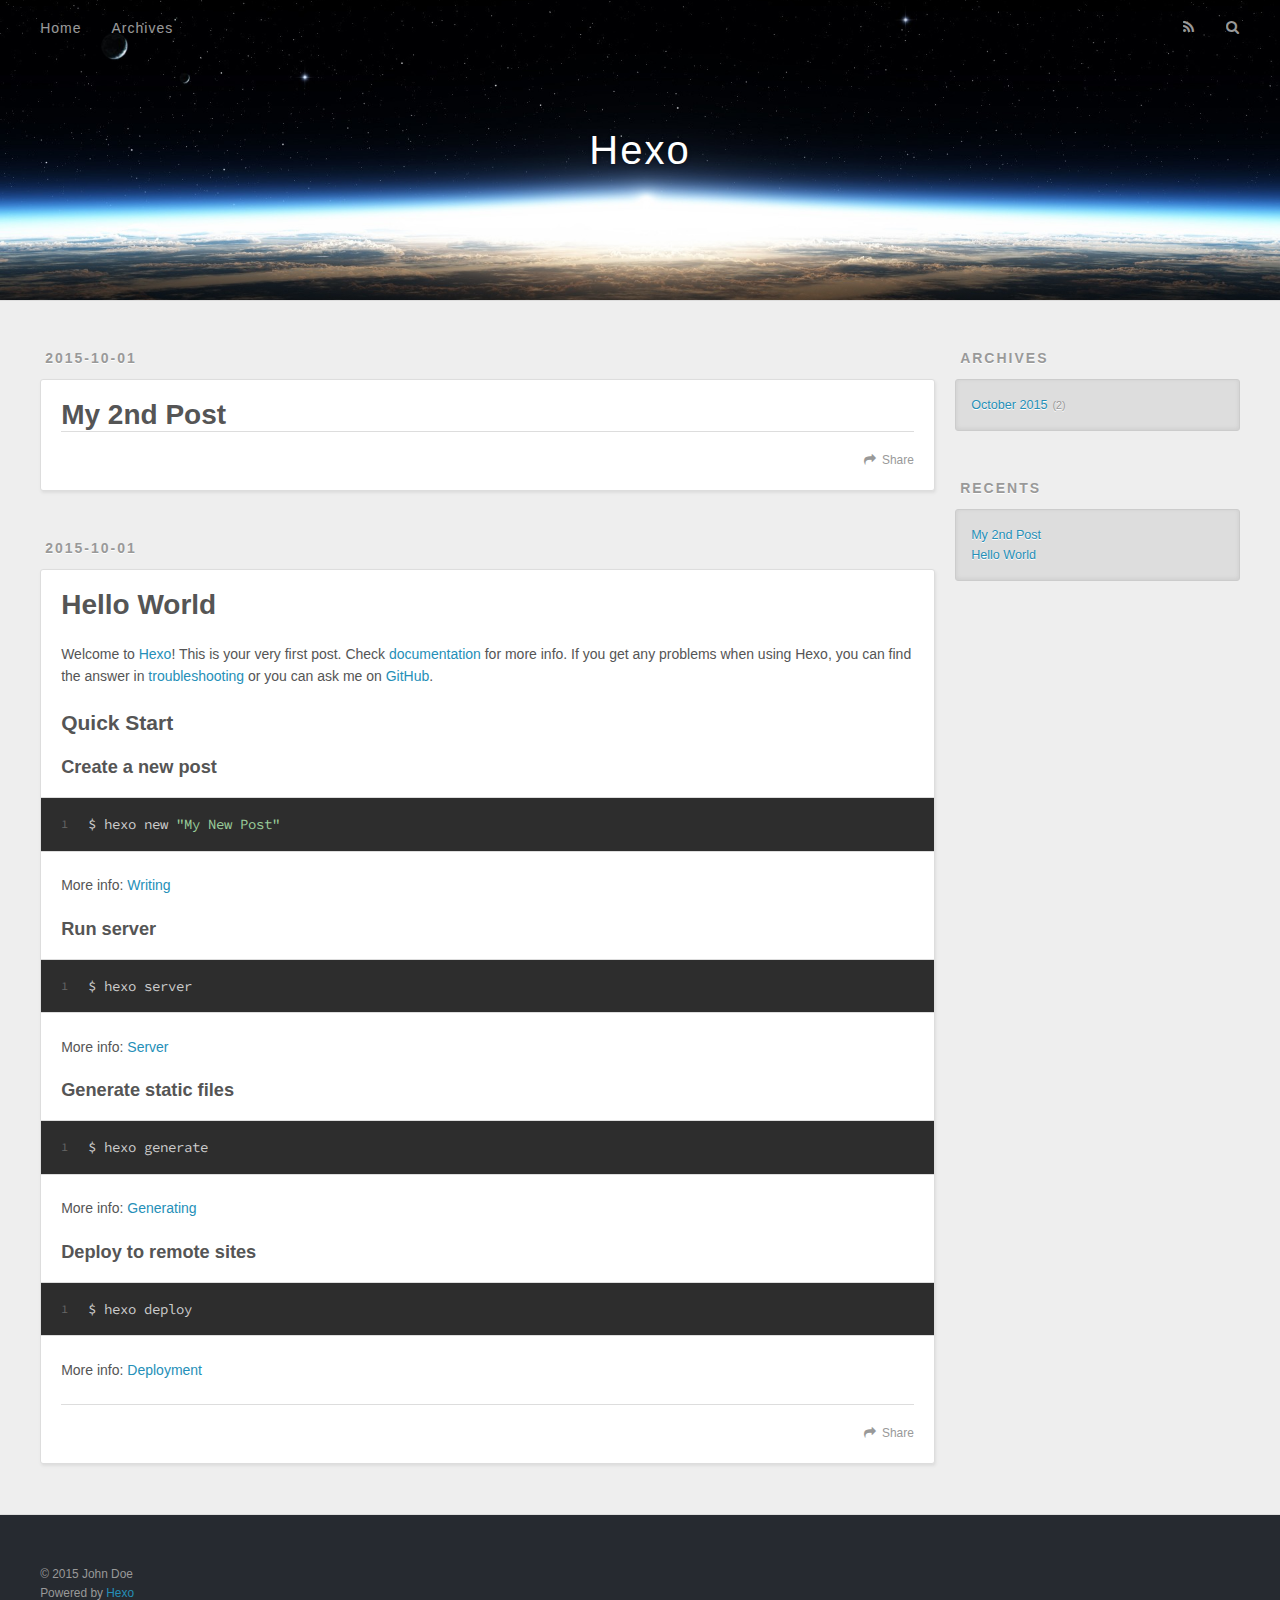
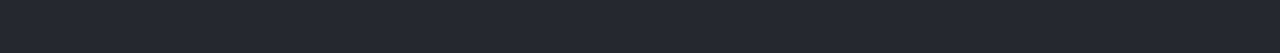
==== index.html @ 42504fca "Site updated: 2015-10-01 01:24:53" ====
<!DOCTYPE html>
<html>
<head>
  <meta charset="utf-8">
  
  <title>Hexo</title>
  <meta name="viewport" content="width=device-width, initial-scale=1, maximum-scale=1">
  <meta name="description">
<meta property="og:type" content="website">
<meta property="og:title" content="Hexo">
<meta property="og:url" content="http://yoursite.com/index.html">
<meta property="og:site_name" content="Hexo">
<meta property="og:description">
<meta name="twitter:card" content="summary">
<meta name="twitter:title" content="Hexo">
<meta name="twitter:description">
  
    <link rel="alternative" href="/atom.xml" title="Hexo" type="application/atom+xml">
  
  
    <link rel="icon" href="/favicon.png">
  
  <link href="//fonts.googleapis.com/css?family=Source+Code+Pro" rel="stylesheet" type="text/css">
  <link rel="stylesheet" href="/css/style.css" type="text/css">
  

</head>
<body>
  <div id="container">
    <div id="wrap">
      <header id="header">
  <div id="banner"></div>
  <div id="header-outer" class="outer">
    <div id="header-title" class="inner">
      <h1 id="logo-wrap">
        <a href="/" id="logo">Hexo</a>
      </h1>
      
    </div>
    <div id="header-inner" class="inner">
      <nav id="main-nav">
        <a id="main-nav-toggle" class="nav-icon"></a>
        
          <a class="main-nav-link" href="/">Home</a>
        
          <a class="main-nav-link" href="/archives">Archives</a>
        
      </nav>
      <nav id="sub-nav">
        
          <a id="nav-rss-link" class="nav-icon" href="/atom.xml" title="RSS Feed"></a>
        
        <a id="nav-search-btn" class="nav-icon" title="Search"></a>
      </nav>
      <div id="search-form-wrap">
        <form action="//google.com/search" method="get" accept-charset="UTF-8" class="search-form"><input type="search" name="q" results="0" class="search-form-input" placeholder="Search"><button type="submit" class="search-form-submit">&#xF002;</button><input type="hidden" name="sitesearch" value="http://yoursite.com"></form>
      </div>
    </div>
  </div>
</header>
      <div class="outer">
        <section id="main">
  
    <article id="post-My-2nd-Post" class="article article-type-post" itemscope itemprop="blogPost">
  <div class="article-meta">
    <a href="/2015/10/01/My-2nd-Post/" class="article-date">
  <time datetime="2015-09-30T17:22:53.000Z" itemprop="datePublished">2015-10-01</time>
</a>
    
  </div>
  <div class="article-inner">
    
    
      <header class="article-header">
        
  
    <h1 itemprop="name">
      <a class="article-title" href="/2015/10/01/My-2nd-Post/">My 2nd Post</a>
    </h1>
  

      </header>
    
    <div class="article-entry" itemprop="articleBody">
      
        
      
    </div>
    <footer class="article-footer">
      <a data-url="http://yoursite.com/2015/10/01/My-2nd-Post/" data-id="cif72aipr0000nkqog0d5bave" class="article-share-link">Share</a>
      
      
    </footer>
  </div>
  
</article>


  
    <article id="post-hello-world" class="article article-type-post" itemscope itemprop="blogPost">
  <div class="article-meta">
    <a href="/2015/10/01/hello-world/" class="article-date">
  <time datetime="2015-09-30T17:08:46.605Z" itemprop="datePublished">2015-10-01</time>
</a>
    
  </div>
  <div class="article-inner">
    
    
      <header class="article-header">
        
  
    <h1 itemprop="name">
      <a class="article-title" href="/2015/10/01/hello-world/">Hello World</a>
    </h1>
  

      </header>
    
    <div class="article-entry" itemprop="articleBody">
      
        <p>Welcome to <a href="http://hexo.io/" target="_blank" rel="external">Hexo</a>! This is your very first post. Check <a href="http://hexo.io/docs/" target="_blank" rel="external">documentation</a> for more info. If you get any problems when using Hexo, you can find the answer in <a href="http://hexo.io/docs/troubleshooting.html" target="_blank" rel="external">troubleshooting</a> or you can ask me on <a href="https://github.com/hexojs/hexo/issues" target="_blank" rel="external">GitHub</a>.</p>
<h2 id="Quick_Start">Quick Start</h2><h3 id="Create_a_new_post">Create a new post</h3><figure class="highlight bash"><table><tr><td class="gutter"><pre><span class="line">1</span><br></pre></td><td class="code"><pre><span class="line">$ hexo new <span class="string">"My New Post"</span></span><br></pre></td></tr></table></figure>
<p>More info: <a href="http://hexo.io/docs/writing.html" target="_blank" rel="external">Writing</a></p>
<h3 id="Run_server">Run server</h3><figure class="highlight bash"><table><tr><td class="gutter"><pre><span class="line">1</span><br></pre></td><td class="code"><pre><span class="line">$ hexo server</span><br></pre></td></tr></table></figure>
<p>More info: <a href="http://hexo.io/docs/server.html" target="_blank" rel="external">Server</a></p>
<h3 id="Generate_static_files">Generate static files</h3><figure class="highlight bash"><table><tr><td class="gutter"><pre><span class="line">1</span><br></pre></td><td class="code"><pre><span class="line">$ hexo generate</span><br></pre></td></tr></table></figure>
<p>More info: <a href="http://hexo.io/docs/generating.html" target="_blank" rel="external">Generating</a></p>
<h3 id="Deploy_to_remote_sites">Deploy to remote sites</h3><figure class="highlight bash"><table><tr><td class="gutter"><pre><span class="line">1</span><br></pre></td><td class="code"><pre><span class="line">$ hexo deploy</span><br></pre></td></tr></table></figure>
<p>More info: <a href="http://hexo.io/docs/deployment.html" target="_blank" rel="external">Deployment</a></p>

      
    </div>
    <footer class="article-footer">
      <a data-url="http://yoursite.com/2015/10/01/hello-world/" data-id="cif72airh0001nkqocwae9bpq" class="article-share-link">Share</a>
      
      
    </footer>
  </div>
  
</article>


  
  
</section>
        
          <aside id="sidebar">
  
    
  
    
  
    
  
    
  <div class="widget-wrap">
    <h3 class="widget-title">Archives</h3>
    <div class="widget">
      <ul class="archive-list"><li class="archive-list-item"><a class="archive-list-link" href="/archives/2015/10/">October 2015</a><span class="archive-list-count">2</span></li></ul>
    </div>
  </div>

  
    
  <div class="widget-wrap">
    <h3 class="widget-title">Recents</h3>
    <div class="widget">
      <ul>
        
          <li>
            <a href="/2015/10/01/My-2nd-Post/">My 2nd Post</a>
          </li>
        
          <li>
            <a href="/2015/10/01/hello-world/">Hello World</a>
          </li>
        
      </ul>
    </div>
  </div>

  
</aside>
        
      </div>
      <footer id="footer">
  
  <div class="outer">
    <div id="footer-info" class="inner">
      &copy; 2015 John Doe<br>
      Powered by <a href="http://hexo.io/" target="_blank">Hexo</a>
    </div>
  </div>
</footer>
    </div>
    <nav id="mobile-nav">
  
    <a href="/" class="mobile-nav-link">Home</a>
  
    <a href="/archives" class="mobile-nav-link">Archives</a>
  
</nav>
    

<script src="//ajax.googleapis.com/ajax/libs/jquery/2.0.3/jquery.min.js"></script>


  <link rel="stylesheet" href="/fancybox/jquery.fancybox.css" type="text/css">
  <script src="/fancybox/jquery.fancybox.pack.js" type="text/javascript"></script>


<script src="/js/script.js" type="text/javascript"></script>

  </div>
</body>
</html>
---- css/style.css ----
body {
  width: 100%;
}
body:before,
body:after {
  content: "";
  display: table;
}
body:after {
  clear: both;
}
html,
body,
div,
span,
applet,
object,
iframe,
h1,
h2,
h3,
h4,
h5,
h6,
p,
blockquote,
pre,
a,
abbr,
acronym,
address,
big,
cite,
code,
del,
dfn,
em,
img,
ins,
kbd,
q,
s,
samp,
small,
strike,
strong,
sub,
sup,
tt,
var,
dl,
dt,
dd,
ol,
ul,
li,
fieldset,
form,
label,
legend,
table,
caption,
tbody,
tfoot,
thead,
tr,
th,
td {
  margin: 0;
  padding: 0;
  border: 0;
  outline: 0;
  font-weight: inherit;
  font-style: inherit;
  font-family: inherit;
  font-size: 100%;
  vertical-align: baseline;
}
body {
  line-height: 1;
  color: #000;
  background: #fff;
}
ol,
ul {
  list-style: none;
}
table {
  border-collapse: separate;
  border-spacing: 0;
  vertical-align: middle;
}
caption,
th,
td {
  text-align: left;
  font-weight: normal;
  vertical-align: middle;
}
a img {
  border: none;
}
input,
button {
  margin: 0;
  padding: 0;
}
input::-moz-focus-inner,
button::-moz-focus-inner {
  border: 0;
  padding: 0;
}
@font-face {
  font-family: FontAwesome;
  font-style: normal;
  font-weight: normal;
  src: url("fonts/fontawesome-webfont.eot?v=#4.0.3");
  src: url("fonts/fontawesome-webfont.eot?#iefix&v=#4.0.3") format("embedded-opentype"), url("fonts/fontawesome-webfont.woff?v=#4.0.3") format("woff"), url("fonts/fontawesome-webfont.ttf?v=#4.0.3") format("truetype"), url("fonts/fontawesome-webfont.svg#fontawesomeregular?v=#4.0.3") format("svg");
}
html,
body,
#container {
  height: 100%;
}
body {
  background: #eee;
  font: 14px "Helvetica Neue", Helvetica, Arial, sans-serif;
  -webkit-text-size-adjust: 100%;
}
.outer {
  max-width: 1220px;
  margin: 0 auto;
  padding: 0 20px;
}
.outer:before,
.outer:after {
  content: "";
  display: table;
}
.outer:after {
  clear: both;
}
.inner {
  display: inline;
  float: left;
  width: 98.3333333333333%;
  margin: 0 0.8333333333333%;
}
.left,
.alignleft {
  float: left;
}
.right,
.alignright {
  float: right;
}
.clear {
  clear: both;
}
#container {
  position: relative;
}
.mobile-nav-on {
  overflow: hidden;
}
#wrap {
  height: 100%;
  width: 100%;
  position: absolute;
  top: 0;
  left: 0;
  -webkit-transition: 0.2s ease-out;
  -moz-transition: 0.2s ease-out;
  -ms-transition: 0.2s ease-out;
  transition: 0.2s ease-out;
  z-index: 1;
  background: #eee;
}
.mobile-nav-on #wrap {
  left: 280px;
}
@media screen and (min-width: 768px) {
  #main {
    display: inline;
    float: left;
    width: 73.3333333333333%;
    margin: 0 0.8333333333333%;
  }
}
.article-date,
.article-category-link,
.archive-year,
.widget-title {
  text-decoration: none;
  text-transform: uppercase;
  letter-spacing: 2px;
  color: #999;
  margin-bottom: 1em;
  margin-left: 5px;
  line-height: 1em;
  text-shadow: 0 1px #fff;
  font-weight: bold;
}
.article-inner,
.archive-article-inner {
  background: #fff;
  -webkit-box-shadow: 1px 2px 3px #ddd;
  box-shadow: 1px 2px 3px #ddd;
  border: 1px solid #ddd;
  -webkit-border-radius: 3px;
  border-radius: 3px;
}
.article-entry h1,
.widget h1 {
  font-size: 2em;
}
.article-entry h2,
.widget h2 {
  font-size: 1.5em;
}
.article-entry h3,
.widget h3 {
  font-size: 1.3em;
}
.article-entry h4,
.widget h4 {
  font-size: 1.2em;
}
.article-entry h5,
.widget h5 {
  font-size: 1em;
}
.article-entry h6,
.widget h6 {
  font-size: 1em;
  color: #999;
}
.article-entry hr,
.widget hr {
  border: 1px dashed #ddd;
}
.article-entry strong,
.widget strong {
  font-weight: bold;
}
.article-entry em,
.widget em,
.article-entry cite,
.widget cite {
  font-style: italic;
}
.article-entry sup,
.widget sup,
.article-entry sub,
.widget sub {
  font-size: 0.75em;
  line-height: 0;
  position: relative;
  vertical-align: baseline;
}
.article-entry sup,
.widget sup {
  top: -0.5em;
}
.article-entry sub,
.widget sub {
  bottom: -0.2em;
}
.article-entry small,
.widget small {
  font-size: 0.85em;
}
.article-entry acronym,
.widget acronym,
.article-entry abbr,
.widget abbr {
  border-bottom: 1px dotted;
}
.article-entry ul,
.widget ul,
.article-entry ol,
.widget ol,
.article-entry dl,
.widget dl {
  margin: 0 20px;
  line-height: 1.6em;
}
.article-entry ul ul,
.widget ul ul,
.article-entry ol ul,
.widget ol ul,
.article-entry ul ol,
.widget ul ol,
.article-entry ol ol,
.widget ol ol {
  margin-top: 0;
  margin-bottom: 0;
}
.article-entry ul,
.widget ul {
  list-style: disc;
}
.article-entry ol,
.widget ol {
  list-style: decimal;
}
.article-entry dt,
.widget dt {
  font-weight: bold;
}
#header {
  height: 300px;
  position: relative;
  border-bottom: 1px solid #ddd;
}
#header:before,
#header:after {
  content: "";
  position: absolute;
  left: 0;
  right: 0;
  height: 40px;
}
#header:before {
  top: 0;
  background: -webkit-linear-gradient(rgba(0,0,0,0.2), transparent);
  background: -moz-linear-gradient(rgba(0,0,0,0.2), transparent);
  background: -ms-linear-gradient(rgba(0,0,0,0.2), transparent);
  background: linear-gradient(rgba(0,0,0,0.2), transparent);
}
#header:after {
  bottom: 0;
  background: -webkit-linear-gradient(transparent, rgba(0,0,0,0.2));
  background: -moz-linear-gradient(transparent, rgba(0,0,0,0.2));
  background: -ms-linear-gradient(transparent, rgba(0,0,0,0.2));
  background: linear-gradient(transparent, rgba(0,0,0,0.2));
}
#header-outer {
  height: 100%;
  position: relative;
}
#header-inner {
  position: relative;
  overflow: hidden;
}
#banner {
  position: absolute;
  top: 0;
  left: 0;
  width: 100%;
  height: 100%;
  background: url("images/banner.jpg") center #000;
  -webkit-background-size: cover;
  -moz-background-size: cover;
  background-size: cover;
  z-index: -1;
}
#header-title {
  text-align: center;
  height: 40px;
  position: absolute;
  top: 50%;
  left: 0;
  margin-top: -20px;
}
#logo,
#subtitle {
  text-decoration: none;
  color: #fff;
  font-weight: 300;
  text-shadow: 0 1px 4px rgba(0,0,0,0.3);
}
#logo {
  font-size: 40px;
  line-height: 40px;
  letter-spacing: 2px;
}
#subtitle {
  font-size: 16px;
  line-height: 16px;
  letter-spacing: 1px;
}
#subtitle-wrap {
  margin-top: 16px;
}
#main-nav {
  float: left;
  margin-left: -15px;
}
.nav-icon,
.main-nav-link {
  float: left;
  color: #fff;
  opacity: 0.6;
  text-decoration: none;
  text-shadow: 0 1px rgba(0,0,0,0.2);
  -webkit-transition: opacity 0.2s;
  -moz-transition: opacity 0.2s;
  -ms-transition: opacity 0.2s;
  transition: opacity 0.2s;
  display: block;
  padding: 20px 15px;
}
.nav-icon:hover,
.main-nav-link:hover {
  opacity: 1;
}
.nav-icon {
  font-family: FontAwesome;
  text-align: center;
  font-size: 14px;
  width: 14px;
  height: 14px;
  padding: 20px 15px;
  position: relative;
  cursor: pointer;
}
.main-nav-link {
  font-weight: 300;
  letter-spacing: 1px;
}
@media screen and (max-width: 479px) {
  .main-nav-link {
    display: none;
  }
}
#main-nav-toggle {
  display: none;
}
#main-nav-toggle:before {
  content: "\f0c9";
}
@media screen and (max-width: 479px) {
  #main-nav-toggle {
    display: block;
  }
}
#sub-nav {
  float: right;
  margin-right: -15px;
}
#nav-rss-link:before {
  content: "\f09e";
}
#nav-search-btn:before {
  content: "\f002";
}
#search-form-wrap {
  position: absolute;
  top: 15px;
  width: 150px;
  height: 30px;
  right: -150px;
  opacity: 0;
  -webkit-transition: 0.2s ease-out;
  -moz-transition: 0.2s ease-out;
  -ms-transition: 0.2s ease-out;
  transition: 0.2s ease-out;
}
#search-form-wrap.on {
  opacity: 1;
  right: 0;
}
@media screen and (max-width: 479px) {
  #search-form-wrap {
    width: 100%;
    right: -100%;
  }
}
.search-form {
  position: absolute;
  top: 0;
  left: 0;
  right: 0;
  background: #fff;
  padding: 5px 15px;
  -webkit-border-radius: 15px;
  border-radius: 15px;
  -webkit-box-shadow: 0 0 10px rgba(0,0,0,0.3);
  box-shadow: 0 0 10px rgba(0,0,0,0.3);
}
.search-form-input {
  border: none;
  background: none;
  color: #555;
  width: 100%;
  font: 13px "Helvetica Neue", Helvetica, Arial, sans-serif;
  outline: none;
}
.search-form-input::-webkit-search-results-decoration,
.search-form-input::-webkit-search-cancel-button {
  -webkit-appearance: none;
}
.search-form-submit {
  position: absolute;
  top: 50%;
  right: 10px;
  margin-top: -7px;
  font: 13px FontAwesome;
  border: none;
  background: none;
  color: #bbb;
  cursor: pointer;
}
.search-form-submit:hover,
.search-form-submit:focus {
  color: #777;
}
.article {
  margin: 50px 0;
}
.article-inner {
  overflow: hidden;
}
.article-meta:before,
.article-meta:after {
  content: "";
  display: table;
}
.article-meta:after {
  clear: both;
}
.article-date {
  float: left;
}
.article-category {
  float: left;
  line-height: 1em;
  color: #ccc;
  text-shadow: 0 1px #fff;
  margin-left: 8px;
}
.article-category:before {
  content: "\2022";
}
.article-category-link {
  margin: 0 12px 1em;
}
.article-header {
  padding: 20px 20px 0;
}
.article-title {
  text-decoration: none;
  font-size: 2em;
  font-weight: bold;
  color: #555;
  line-height: 1.1em;
  -webkit-transition: color 0.2s;
  -moz-transition: color 0.2s;
  -ms-transition: color 0.2s;
  transition: color 0.2s;
}
a.article-title:hover {
  color: #258fb8;
}
.article-entry {
  color: #555;
  padding: 0 20px;
}
.article-entry:before,
.article-entry:after {
  content: "";
  display: table;
}
.article-entry:after {
  clear: both;
}
.article-entry p,
.article-entry table {
  line-height: 1.6em;
  margin: 1.6em 0;
}
.article-entry h1,
.article-entry h2,
.article-entry h3,
.article-entry h4,
.article-entry h5,
.article-entry h6 {
  font-weight: bold;
}
.article-entry h1,
.article-entry h2,
.article-entry h3,
.article-entry h4,
.article-entry h5,
.article-entry h6 {
  line-height: 1.1em;
  margin: 1.1em 0;
}
.article-entry a {
  color: #258fb8;
  text-decoration: none;
}
.article-entry a:hover {
  text-decoration: underline;
}
.article-entry ul,
.article-entry ol,
.article-entry dl {
  margin-top: 1.6em;
  margin-bottom: 1.6em;
}
.article-entry img,
.article-entry video {
  max-width: 100%;
  height: auto;
  display: block;
  margin: auto;
}
.article-entry iframe {
  border: none;
}
.article-entry table {
  width: 100%;
  border-collapse: collapse;
  border-spacing: 0;
}
.article-entry th {
  font-weight: bold;
  border-bottom: 3px solid #ddd;
  padding-bottom: 0.5em;
}
.article-entry td {
  border-bottom: 1px solid #ddd;
  padding: 10px 0;
}
.article-entry blockquote {
  font-family: Georgia, "Times New Roman", serif;
  font-size: 1.4em;
  margin: 1.6em 20px;
  text-align: center;
}
.article-entry blockquote footer {
  font-size: 14px;
  margin: 1.6em 0;
  font-family: "Helvetica Neue", Helvetica, Arial, sans-serif;
}
.article-entry blockquote footer cite:before {
  content: "—";
  padding: 0 0.5em;
}
.article-entry .pullquote {
  text-align: left;
  width: 45%;
  margin: 0;
}
.article-entry .pullquote.left {
  margin-left: 0.5em;
  margin-right: 1em;
}
.article-entry .pullquote.right {
  margin-right: 0.5em;
  margin-left: 1em;
}
.article-entry .caption {
  color: #999;
  display: block;
  font-size: 0.9em;
  margin-top: 0.5em;
  position: relative;
  text-align: center;
}
.article-entry .video-container {
  position: relative;
  padding-top: 56.25%;
  height: 0;
  overflow: hidden;
}
.article-entry .video-container iframe,
.article-entry .video-container object,
.article-entry .video-container embed {
  position: absolute;
  top: 0;
  left: 0;
  width: 100%;
  height: 100%;
  margin-top: 0;
}
.article-more-link a {
  display: inline-block;
  line-height: 1em;
  padding: 6px 15px;
  -webkit-border-radius: 15px;
  border-radius: 15px;
  background: #eee;
  color: #999;
  text-shadow: 0 1px #fff;
  text-decoration: none;
}
.article-more-link a:hover {
  background: #258fb8;
  color: #fff;
  text-decoration: none;
  text-shadow: 0 1px #1e7293;
}
.article-footer {
  font-size: 0.85em;
  line-height: 1.6em;
  border-top: 1px solid #ddd;
  padding-top: 1.6em;
  margin: 0 20px 20px;
}
.article-footer:before,
.article-footer:after {
  content: "";
  display: table;
}
.article-footer:after {
  clear: both;
}
.article-footer a {
  color: #999;
  text-decoration: none;
}
.article-footer a:hover {
  color: #555;
}
.article-tag-list-item {
  float: left;
  margin-right: 10px;
}
.article-tag-list-link:before {
  content: "#";
}
.article-comment-link {
  float: right;
}
.article-comment-link:before {
  content: "\f075";
  font-family: FontAwesome;
  padding-right: 8px;
}
.article-share-link {
  cursor: pointer;
  float: right;
  margin-left: 20px;
}
.article-share-link:before {
  content: "\f064";
  font-family: FontAwesome;
  padding-right: 6px;
}
#article-nav {
  position: relative;
}
#article-nav:before,
#article-nav:after {
  content: "";
  display: table;
}
#article-nav:after {
  clear: both;
}
@media screen and (min-width: 768px) {
  #article-nav {
    margin: 50px 0;
  }
  #article-nav:before {
    width: 8px;
    height: 8px;
    position: absolute;
    top: 50%;
    left: 50%;
    margin-top: -4px;
    margin-left: -4px;
    content: "";
    -webkit-border-radius: 50%;
    border-radius: 50%;
    background: #ddd;
    -webkit-box-shadow: 0 1px 2px #fff;
    box-shadow: 0 1px 2px #fff;
  }
}
.article-nav-link-wrap {
  text-decoration: none;
  text-shadow: 0 1px #fff;
  color: #999;
  -webkit-box-sizing: border-box;
  -moz-box-sizing: border-box;
  box-sizing: border-box;
  margin-top: 50px;
  text-align: center;
  display: block;
}
.article-nav-link-wrap:hover {
  color: #555;
}
@media screen and (min-width: 768px) {
  .article-nav-link-wrap {
    width: 50%;
    margin-top: 0;
  }
}
@media screen and (min-width: 768px) {
  #article-nav-newer {
    float: left;
    text-align: right;
    padding-right: 20px;
  }
}
@media screen and (min-width: 768px) {
  #article-nav-older {
    float: right;
    text-align: left;
    padding-left: 20px;
  }
}
.article-nav-caption {
  text-transform: uppercase;
  letter-spacing: 2px;
  color: #ddd;
  line-height: 1em;
  font-weight: bold;
}
#article-nav-newer .article-nav-caption {
  margin-right: -2px;
}
.article-nav-title {
  font-size: 0.85em;
  line-height: 1.6em;
  margin-top: 0.5em;
}
.article-share-box {
  position: absolute;
  display: none;
  background: #fff;
  -webkit-box-shadow: 1px 2px 10px rgba(0,0,0,0.2);
  box-shadow: 1px 2px 10px rgba(0,0,0,0.2);
  -webkit-border-radius: 3px;
  border-radius: 3px;
  margin-left: -145px;
  overflow: hidden;
  z-index: 1;
}
.article-share-box.on {
  display: block;
}
.article-share-input {
  width: 100%;
  background: none;
  -webkit-box-sizing: border-box;
  -moz-box-sizing: border-box;
  box-sizing: border-box;
  font: 14px "Helvetica Neue", Helvetica, Arial, sans-serif;
  padding: 0 15px;
  color: #555;
  outline: none;
  border: 1px solid #ddd;
  -webkit-border-radius: 3px 3px 0 0;
  border-radius: 3px 3px 0 0;
  height: 36px;
  line-height: 36px;
}
.article-share-links {
  background: #eee;
}
.article-share-links:before,
.article-share-links:after {
  content: "";
  display: table;
}
.article-share-links:after {
  clear: both;
}
.article-share-twitter,
.article-share-facebook,
.article-share-pinterest,
.article-share-google {
  width: 50px;
  height: 36px;
  display: block;
  float: left;
  position: relative;
  color: #999;
  text-shadow: 0 1px #fff;
}
.article-share-twitter:before,
.article-share-facebook:before,
.article-share-pinterest:before,
.article-share-google:before {
  font-size: 20px;
  font-family: FontAwesome;
  width: 20px;
  height: 20px;
  position: absolute;
  top: 50%;
  left: 50%;
  margin-top: -10px;
  margin-left: -10px;
  text-align: center;
}
.article-share-twitter:hover,
.article-share-facebook:hover,
.article-share-pinterest:hover,
.article-share-google:hover {
  color: #fff;
}
.article-share-twitter:before {
  content: "\f099";
}
.article-share-twitter:hover {
  background: #00aced;
  text-shadow: 0 1px #008abe;
}
.article-share-facebook:before {
  content: "\f09a";
}
.article-share-facebook:hover {
  background: #3b5998;
  text-shadow: 0 1px #2f477a;
}
.article-share-pinterest:before {
  content: "\f0d2";
}
.article-share-pinterest:hover {
  background: #cb2027;
  text-shadow: 0 1px #a21a1f;
}
.article-share-google:before {
  content: "\f0d5";
}
.article-share-google:hover {
  background: #dd4b39;
  text-shadow: 0 1px #be3221;
}
.article-gallery {
  background: #000;
  position: relative;
}
.article-gallery-photos {
  position: relative;
  overflow: hidden;
}
.article-gallery-img {
  display: none;
  max-width: 100%;
}
.article-gallery-img:first-child {
  display: block;
}
.article-gallery-img.loaded {
  position: absolute;
  display: block;
}
.article-gallery-img img {
  display: block;
  max-width: 100%;
  margin: 0 auto;
}
#comments {
  background: #fff;
  -webkit-box-shadow: 1px 2px 3px #ddd;
  box-shadow: 1px 2px 3px #ddd;
  padding: 20px;
  border: 1px solid #ddd;
  -webkit-border-radius: 3px;
  border-radius: 3px;
  margin: 50px 0;
}
#comments a {
  color: #258fb8;
}
.archives-wrap {
  margin: 50px 0;
}
.archives:before,
.archives:after {
  content: "";
  display: table;
}
.archives:after {
  clear: both;
}
.archive-year-wrap {
  margin-bottom: 1em;
}
.archives {
  -webkit-column-gap: 10px;
  -moz-column-gap: 10px;
  column-gap: 10px;
}
@media screen and (min-width: 480px) and (max-width: 767px) {
  .archives {
    -webkit-column-count: 2;
    -moz-column-count: 2;
    column-count: 2;
  }
}
@media screen and (min-width: 768px) {
  .archives {
    -webkit-column-count: 3;
    -moz-column-count: 3;
    column-count: 3;
  }
}
.archive-article {
  -webkit-column-break-inside: avoid;
  page-break-inside: avoid;
  overflow: hidden;
  break-inside: avoid-column;
}
.archive-article-inner {
  padding: 10px;
  margin-bottom: 15px;
}
.archive-article-title {
  text-decoration: none;
  font-weight: bold;
  color: #555;
  -webkit-transition: color 0.2s;
  -moz-transition: color 0.2s;
  -ms-transition: color 0.2s;
  transition: color 0.2s;
  line-height: 1.6em;
}
.archive-article-title:hover {
  color: #258fb8;
}
.archive-article-footer {
  margin-top: 1em;
}
.archive-article-date {
  color: #999;
  text-decoration: none;
  font-size: 0.85em;
  line-height: 1em;
  margin-bottom: 0.5em;
  display: block;
}
#page-nav {
  margin: 50px auto;
  background: #fff;
  -webkit-box-shadow: 1px 2px 3px #ddd;
  box-shadow: 1px 2px 3px #ddd;
  border: 1px solid #ddd;
  -webkit-border-radius: 3px;
  border-radius: 3px;
  text-align: center;
  color: #999;
  overflow: hidden;
}
#page-nav:before,
#page-nav:after {
  content: "";
  display: table;
}
#page-nav:after {
  clear: both;
}
#page-nav a,
#page-nav span {
  padding: 10px 20px;
  line-height: 1;
  height: 2ex;
}
#page-nav a {
  color: #999;
  text-decoration: none;
}
#page-nav a:hover {
  background: #999;
  color: #fff;
}
#page-nav .prev {
  float: left;
}
#page-nav .next {
  float: right;
}
#page-nav .page-number {
  display: inline-block;
}
@media screen and (max-width: 479px) {
  #page-nav .page-number {
    display: none;
  }
}
#page-nav .current {
  color: #555;
  font-weight: bold;
}
#page-nav .space {
  color: #ddd;
}
#footer {
  background: #262a30;
  padding: 50px 0;
  border-top: 1px solid #ddd;
  color: #999;
}
#footer a {
  color: #258fb8;
  text-decoration: none;
}
#footer a:hover {
  text-decoration: underline;
}
#footer-info {
  line-height: 1.6em;
  font-size: 0.85em;
}
.article-entry pre,
.article-entry .highlight {
  background: #2d2d2d;
  margin: 0 -20px;
  padding: 15px 20px;
  border-style: solid;
  border-color: #ddd;
  border-width: 1px 0;
  overflow: auto;
  color: #ccc;
  line-height: 22.400000000000002px;
}
.article-entry .highlight .gutter pre,
.article-entry .gist .gist-file .gist-data .line-numbers {
  color: #666;
  font-size: 0.85em;
}
.article-entry pre,
.article-entry code {
  font-family: "Source Code Pro", Consolas, Monaco, Menlo, Consolas, monospace;
}
.article-entry code {
  background: #eee;
  text-shadow: 0 1px #fff;
  padding: 0 0.3em;
}
.article-entry pre code {
  background: none;
  text-shadow: none;
  padding: 0;
}
.article-entry .highlight pre {
  border: none;
  margin: 0;
  padding: 0;
}
.article-entry .highlight table {
  margin: 0;
  width: auto;
}
.article-entry .highlight td {
  border: none;
  padding: 0;
}
.article-entry .highlight figcaption {
  font-size: 0.85em;
  color: #999;
  line-height: 1em;
  margin-bottom: 1em;
}
.article-entry .highlight figcaption:before,
.article-entry .highlight figcaption:after {
  content: "";
  display: table;
}
.article-entry .highlight figcaption:after {
  clear: both;
}
.article-entry .highlight figcaption a {
  float: right;
}
.article-entry .highlight .gutter pre {
  text-align: right;
  padding-right: 20px;
}
.article-entry .highlight .line {
  height: 22.400000000000002px;
}
.article-entry .gist {
  margin: 0 -20px;
  border-style: solid;
  border-color: #ddd;
  border-width: 1px 0;
  background: #2d2d2d;
  padding: 15px 20px 15px 0;
}
.article-entry .gist .gist-file {
  border: none;
  font-family: "Source Code Pro", Consolas, Monaco, Menlo, Consolas, monospace;
  margin: 0;
}
.article-entry .gist .gist-file .gist-data {
  background: none;
  border: none;
}
.article-entry .gist .gist-file .gist-data .line-numbers {
  background: none;
  border: none;
  padding: 0 20px 0 0;
}
.article-entry .gist .gist-file .gist-data .line-data {
  padding: 0 !important;
}
.article-entry .gist .gist-file .highlight {
  margin: 0;
  padding: 0;
  border: none;
}
.article-entry .gist .gist-file .gist-meta {
  background: #2d2d2d;
  color: #999;
  font: 0.85em "Helvetica Neue", Helvetica, Arial, sans-serif;
  text-shadow: 0 0;
  padding: 0;
  margin-top: 1em;
  margin-left: 20px;
}
.article-entry .gist .gist-file .gist-meta a {
  color: #258fb8;
  font-weight: normal;
}
.article-entry .gist .gist-file .gist-meta a:hover {
  text-decoration: underline;
}
pre .comment,
pre .title {
  color: #999;
}
pre .variable,
pre .attribute,
pre .tag,
pre .regexp,
pre .ruby .constant,
pre .xml .tag .title,
pre .xml .pi,
pre .xml .doctype,
pre .html .doctype,
pre .css .id,
pre .css .class,
pre .css .pseudo {
  color: #f2777a;
}
pre .number,
pre .preprocessor,
pre .built_in,
pre .literal,
pre .params,
pre .constant {
  color: #f99157;
}
pre .class,
pre .ruby .class .title,
pre .css .rules .attribute {
  color: #9c9;
}
pre .string,
pre .value,
pre .inheritance,
pre .header,
pre .ruby .symbol,
pre .xml .cdata {
  color: #9c9;
}
pre .css .hexcolor {
  color: #6cc;
}
pre .function,
pre .python .decorator,
pre .python .title,
pre .ruby .function .title,
pre .ruby .title .keyword,
pre .perl .sub,
pre .javascript .title,
pre .coffeescript .title {
  color: #69c;
}
pre .keyword,
pre .javascript .function {
  color: #c9c;
}
@media screen and (max-width: 479px) {
  #mobile-nav {
    position: absolute;
    top: 0;
    left: 0;
    width: 280px;
    height: 100%;
    background: #191919;
    border-right: 1px solid #fff;
  }
}
@media screen and (max-width: 479px) {
  .mobile-nav-link {
    display: block;
    color: #999;
    text-decoration: none;
    padding: 15px 20px;
    font-weight: bold;
  }
  .mobile-nav-link:hover {
    color: #fff;
  }
}
@media screen and (min-width: 768px) {
  #sidebar {
    display: inline;
    float: left;
    width: 23.3333333333333%;
    margin: 0 0.8333333333333%;
  }
}
.widget-wrap {
  margin: 50px 0;
}
.widget {
  color: #777;
  text-shadow: 0 1px #fff;
  background: #ddd;
  -webkit-box-shadow: 0 -1px 4px #ccc inset;
  box-shadow: 0 -1px 4px #ccc inset;
  border: 1px solid #ccc;
  padding: 15px;
  -webkit-border-radius: 3px;
  border-radius: 3px;
}
.widget a {
  color: #258fb8;
  text-decoration: none;
}
.widget a:hover {
  text-decoration: underline;
}
.widget ul ul,
.widget ol ul,
.widget dl ul,
.widget ul ol,
.widget ol ol,
.widget dl ol,
.widget ul dl,
.widget ol dl,
.widget dl dl {
  margin-left: 15px;
  list-style: disc;
}
.widget {
  line-height: 1.6em;
  word-wrap: break-word;
  font-size: 0.9em;
}
.widget ul,
.widget ol {
  list-style: none;
  margin: 0;
}
.widget ul ul,
.widget ol ul,
.widget ul ol,
.widget ol ol {
  margin: 0 20px;
}
.widget ul ul,
.widget ol ul {
  list-style: disc;
}
.widget ul ol,
.widget ol ol {
  list-style: decimal;
}
.category-list-count,
.tag-list-count,
.archive-list-count {
  padding-left: 5px;
  color: #999;
  font-size: 0.85em;
}
.category-list-count:before,
.tag-list-count:before,
.archive-list-count:before {
  content: "(";
}
.category-list-count:after,
.tag-list-count:after,
.archive-list-count:after {
  content: ")";
}
.tagcloud a {
  margin-right: 5px;
  display: inline-block;
}
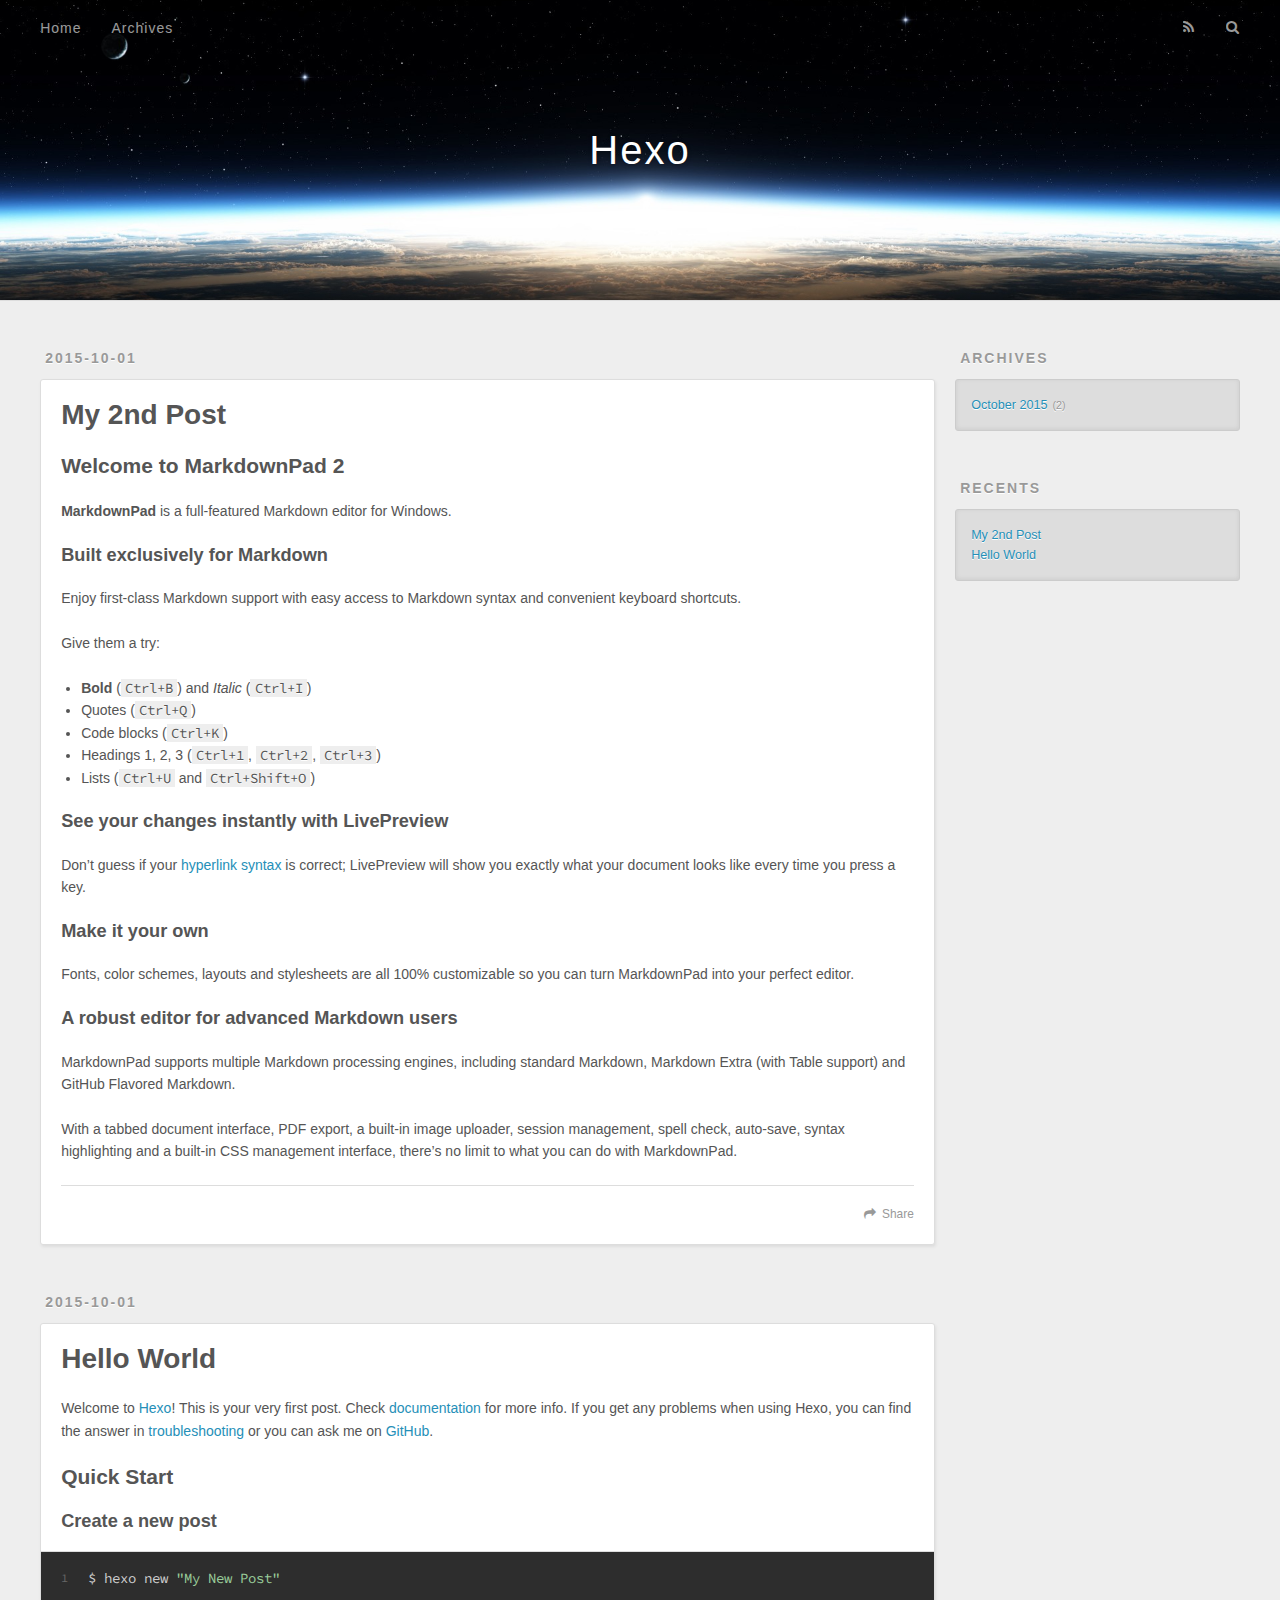
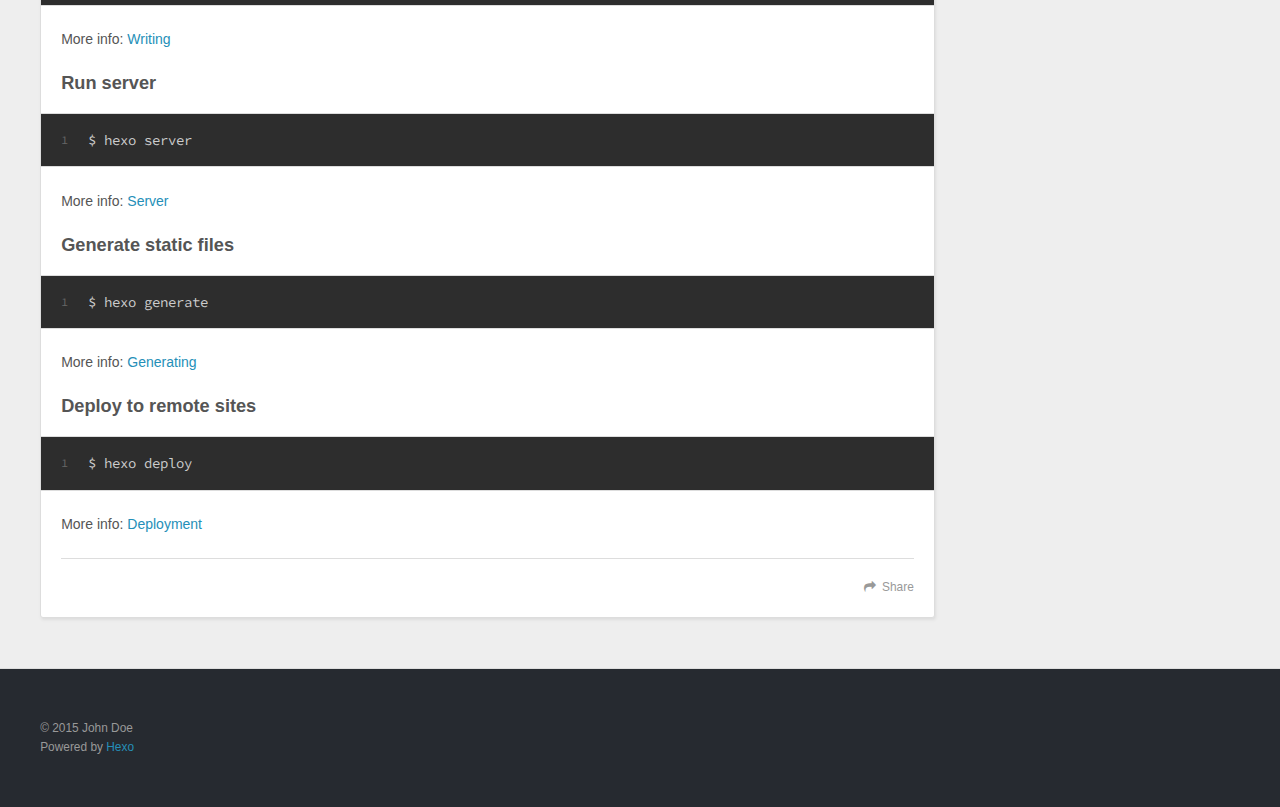
==== commit 67d5bc03: "Site updated: 2015-10-01 01:55:41" ====
--- a/index.html
+++ b/index.html
@@ -83,11 +83,25 @@
     
     <div class="article-entry" itemprop="articleBody">
       
-        
+        <h2 id="Welcome_to_MarkdownPad_2">Welcome to MarkdownPad 2</h2><p><strong>MarkdownPad</strong> is a full-featured Markdown editor for Windows.</p>
+<h3 id="Built_exclusively_for_Markdown">Built exclusively for Markdown</h3><p>Enjoy first-class Markdown support with easy access to  Markdown syntax and convenient keyboard shortcuts.</p>
+<p>Give them a try:</p>
+<ul>
+<li><strong>Bold</strong> (<code>Ctrl+B</code>) and <em>Italic</em> (<code>Ctrl+I</code>)</li>
+<li>Quotes (<code>Ctrl+Q</code>)</li>
+<li>Code blocks (<code>Ctrl+K</code>)</li>
+<li>Headings 1, 2, 3 (<code>Ctrl+1</code>, <code>Ctrl+2</code>, <code>Ctrl+3</code>)</li>
+<li>Lists (<code>Ctrl+U</code> and <code>Ctrl+Shift+O</code>)</li>
+</ul>
+<h3 id="See_your_changes_instantly_with_LivePreview">See your changes instantly with LivePreview</h3><p>Don’t guess if your <a href="http://markdownpad.com" target="_blank" rel="external">hyperlink syntax</a> is correct; LivePreview will show you exactly what your document looks like every time you press a key.</p>
+<h3 id="Make_it_your_own">Make it your own</h3><p>Fonts, color schemes, layouts and stylesheets are all 100% customizable so you can turn MarkdownPad into your perfect editor.</p>
+<h3 id="A_robust_editor_for_advanced_Markdown_users">A robust editor for advanced Markdown users</h3><p>MarkdownPad supports multiple Markdown processing engines, including standard Markdown, Markdown Extra (with Table support) and GitHub Flavored Markdown.</p>
+<p>With a tabbed document interface, PDF export, a built-in image uploader, session management, spell check, auto-save, syntax highlighting and a built-in CSS management interface, there’s no limit to what you can do with MarkdownPad.</p>
+
       
     </div>
     <footer class="article-footer">
-      <a data-url="http://yoursite.com/2015/10/01/My-2nd-Post/" data-id="cif72aipr0000nkqog0d5bave" class="article-share-link">Share</a>
+      <a data-url="http://yoursite.com/2015/10/01/My-2nd-Post/" data-id="cif73frgl000014qocv1dncol" class="article-share-link">Share</a>
       
       
     </footer>
@@ -132,7 +146,7 @@
       
     </div>
     <footer class="article-footer">
-      <a data-url="http://yoursite.com/2015/10/01/hello-world/" data-id="cif72airh0001nkqocwae9bpq" class="article-share-link">Share</a>
+      <a data-url="http://yoursite.com/2015/10/01/hello-world/" data-id="cif73frj1000114qojww0eny5" class="article-share-link">Share</a>
       
       
     </footer>
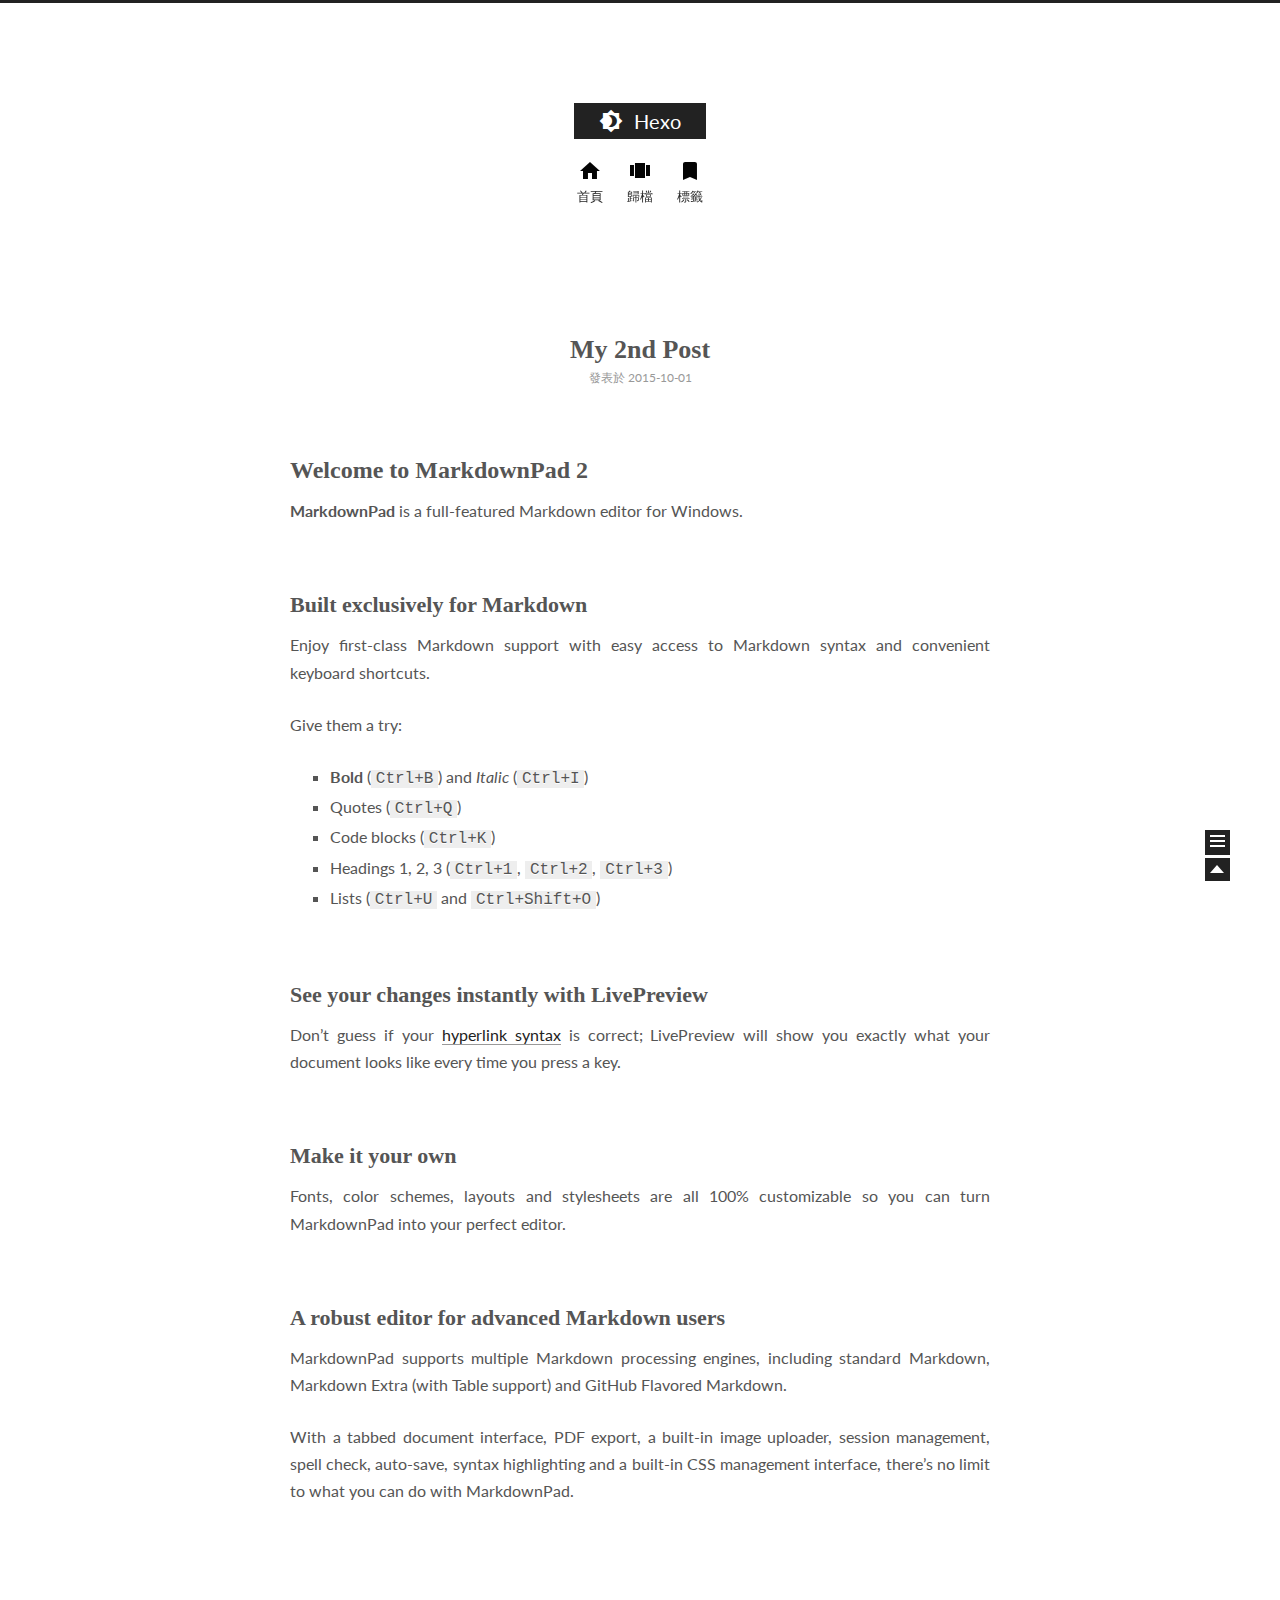
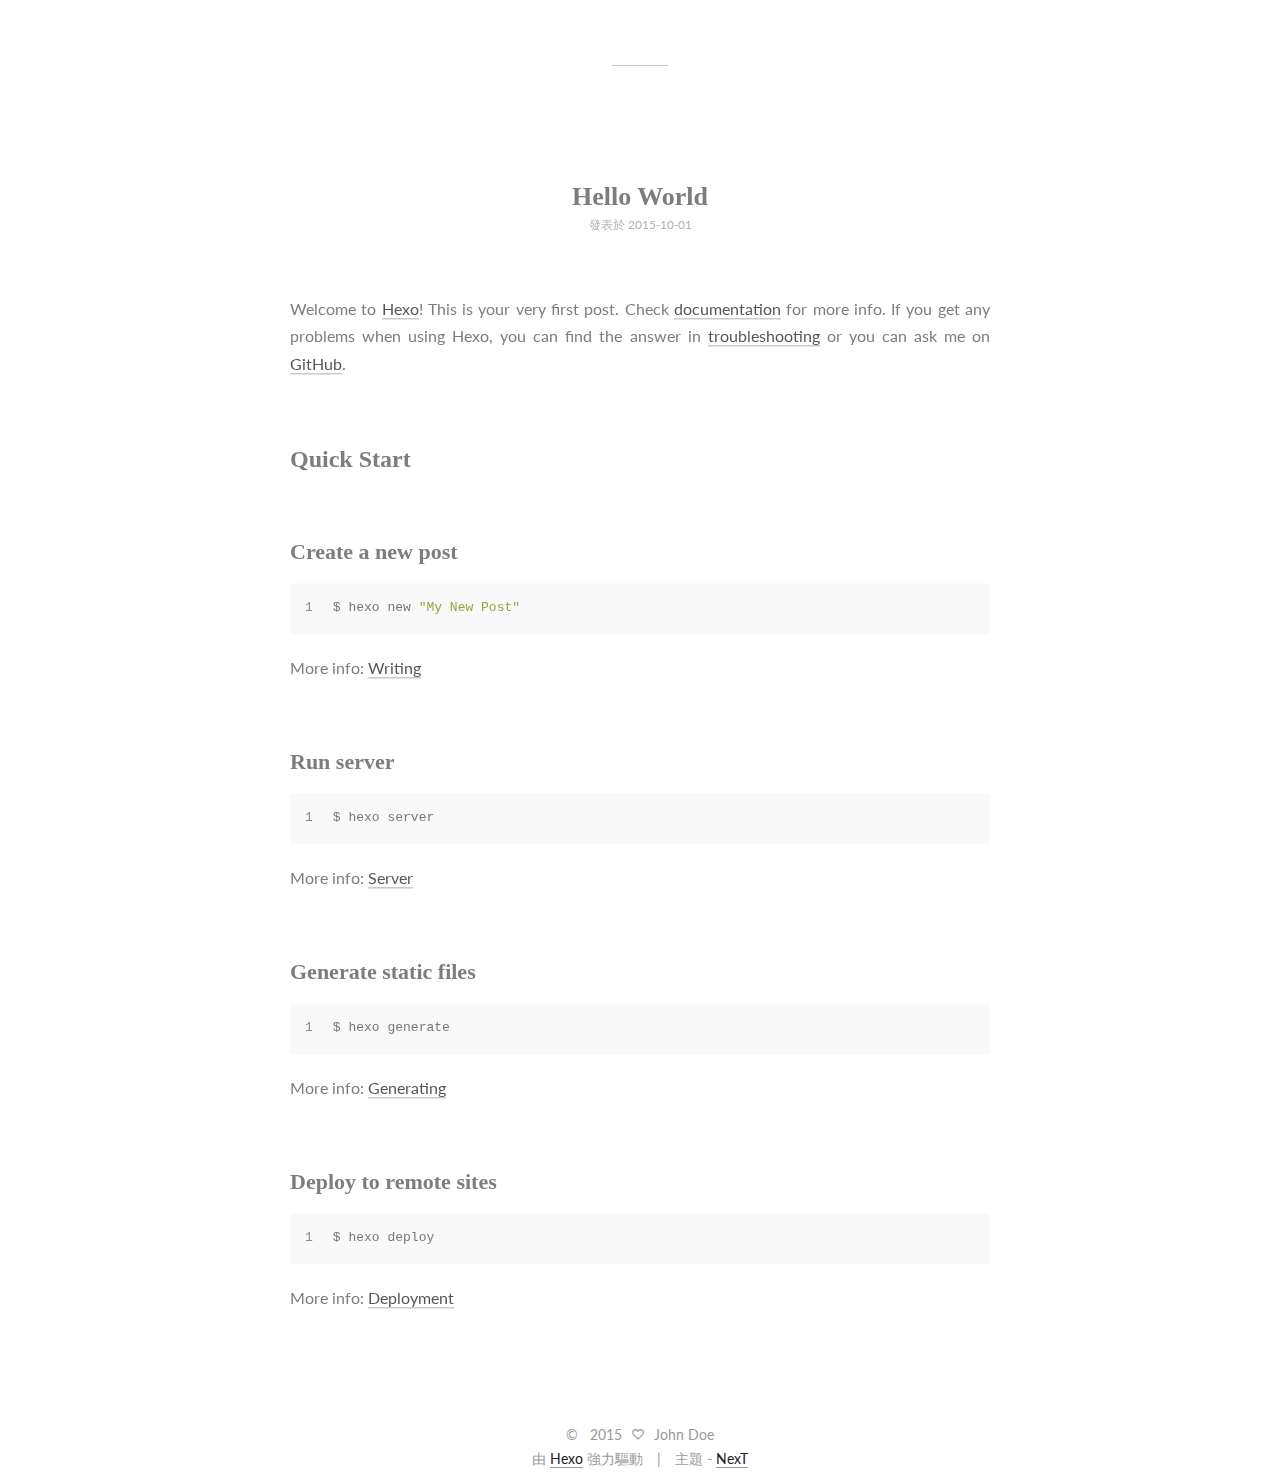
==== commit 2b321704: "Site updated: 2015-10-01 09:36:23" ====
--- a/index.html
+++ b/index.html
@@ -1,11 +1,47 @@
-<!DOCTYPE html>
-<html>
+<!doctype html>
+<html class="theme-next use-motion ">
 <head>
-  <meta charset="utf-8">
-  
-  <title>Hexo</title>
-  <meta name="viewport" content="width=device-width, initial-scale=1, maximum-scale=1">
-  <meta name="description">
+  
+
+<meta charset="UTF-8"/>
+<meta http-equiv="X-UA-Compatible" content="IE=edge,chrome=1" />
+<meta name="viewport" content="width=device-width, initial-scale=1, maximum-scale=1"/>
+
+
+<meta http-equiv="Cache-Control" content="no-transform" />
+<meta http-equiv="Cache-Control" content="no-siteapp" />
+
+
+
+
+
+
+
+
+  <link rel="stylesheet" type="text/css" href="/vendors/fancybox/source/jquery.fancybox.css?v=2.1.5"/>
+
+
+
+  <link href='//fonts.googleapis.com/css?family=Lato:300,400,700,400italic&subset=latin,latin-ext' rel='stylesheet' type='text/css'>
+
+
+<link rel="stylesheet" type="text/css" href="/css/main.css?v=0.4.5.1"/>
+
+
+
+
+  <meta name="keywords" content="Hexo,next" />
+
+
+
+  <link rel="alternate" href="/atom.xml" title="Hexo" type="application/atom+xml" />
+
+
+
+  <link rel="shorticon icon" type="image/x-icon" href="/favicon.ico?v=0.4.5.1" />
+
+
+<meta name="description">
 <meta property="og:type" content="website">
 <meta property="og:title" content="Hexo">
 <meta property="og:url" content="http://yoursite.com/index.html">
@@ -14,76 +50,148 @@
 <meta name="twitter:card" content="summary">
 <meta name="twitter:title" content="Hexo">
 <meta name="twitter:description">
-  
-    <link rel="alternative" href="/atom.xml" title="Hexo" type="application/atom+xml">
-  
-  
-    <link rel="icon" href="/favicon.png">
-  
-  <link href="//fonts.googleapis.com/css?family=Source+Code+Pro" rel="stylesheet" type="text/css">
-  <link rel="stylesheet" href="/css/style.css" type="text/css">
-  
-
+
+
+<script type="text/javascript" id="hexo.configuration">
+  var CONFIG = {
+    scheme: '',
+    sidebar: 'post'
+  };
+</script>
+
+  <title> Hexo </title>
 </head>
-<body>
-  <div id="container">
-    <div id="wrap">
-      <header id="header">
-  <div id="banner"></div>
-  <div id="header-outer" class="outer">
-    <div id="header-title" class="inner">
-      <h1 id="logo-wrap">
-        <a href="/" id="logo">Hexo</a>
-      </h1>
-      
-    </div>
-    <div id="header-inner" class="inner">
-      <nav id="main-nav">
-        <a id="main-nav-toggle" class="nav-icon"></a>
-        
-          <a class="main-nav-link" href="/">Home</a>
-        
-          <a class="main-nav-link" href="/archives">Archives</a>
-        
-      </nav>
-      <nav id="sub-nav">
-        
-          <a id="nav-rss-link" class="nav-icon" href="/atom.xml" title="RSS Feed"></a>
-        
-        <a id="nav-search-btn" class="nav-icon" title="Search"></a>
-      </nav>
-      <div id="search-form-wrap">
-        <form action="//google.com/search" method="get" accept-charset="UTF-8" class="search-form"><input type="search" name="q" results="0" class="search-form-input" placeholder="Search"><button type="submit" class="search-form-submit">&#xF002;</button><input type="hidden" name="sitesearch" value="http://yoursite.com"></form>
+
+<body itemscope itemtype="http://schema.org/WebPage" lang="">
+
+  <!--[if lte IE 8]>
+  <div style=' clear: both; height: 59px; padding:0 0 0 15px; position: relative;margin:0 auto;'>
+    <a href="http://windows.microsoft.com/en-US/internet-explorer/products/ie/home?ocid=ie6_countdown_bannercode">
+      <img src="http://7u2nvr.com1.z0.glb.clouddn.com/picouterie.jpg" border="0" height="42" width="820"
+           alt="You are using an outdated browser. For a faster, safer browsing experience, upgrade for free today or use other browser ,like chrome firefox safari."
+           style='margin-left:auto;margin-right:auto;display: block;'/>
+    </a>
+  </div>
+<![endif]-->
+  
+
+
+
+  <div class="container one-column 
+   page-home 
+">
+    <div class="headband"></div>
+
+    <header id="header" class="header" itemscope itemtype="http://schema.org/WPHeader">
+      <div class="header-inner"><h1 class="site-meta">
+  <span class="logo-line-before"><i></i></span>
+  <a href="/" class="brand" rel="start">
+      <span class="logo">
+        <i class="icon-next-logo"></i>
+      </span>
+      <span class="site-title">Hexo</span>
+  </a>
+  <span class="logo-line-after"><i></i></span>
+</h1>
+
+<div class="site-nav-toggle">
+  <button>
+    <span class="btn-bar"></span>
+    <span class="btn-bar"></span>
+    <span class="btn-bar"></span>
+  </button>
+</div>
+
+<nav class="site-nav">
+  
+
+  
+    <ul id="menu" class="menu ">
+      
+        
+        <li class="menu-item menu-item-home">
+          <a href="/" rel="section">
+            <i class="menu-item-icon icon-next-home"></i> <br />
+            首頁
+          </a>
+        </li>
+      
+        
+        <li class="menu-item menu-item-archives">
+          <a href="/archives" rel="section">
+            <i class="menu-item-icon icon-next-archives"></i> <br />
+            歸檔
+          </a>
+        </li>
+      
+        
+        <li class="menu-item menu-item-tags">
+          <a href="/tags" rel="section">
+            <i class="menu-item-icon icon-next-tags"></i> <br />
+            標籤
+          </a>
+        </li>
+      
+
+      
+      
+    </ul>
+  
+
+  
+</nav>
+
+ </div>
+    </header>
+
+    <main id="main" class="main">
+      <div class="main-inner">
+        <div id="content" class="content"> 
+  <section id="posts" class="posts-expand">
+    
+      
+
+  <article class="post post-type-normal " itemscope itemtype="http://schema.org/Article">
+    <header class="post-header">
+
+      
+      
+        <h1 class="post-title" itemprop="name headline">
+          
+          
+            
+              <a class="post-title-link" href="/2015/10/01/My-2nd-Post/" itemprop="url">
+                My 2nd Post
+              </a>
+            
+          
+        </h1>
+      
+
+      <div class="post-meta">
+        <span class="post-time">
+          發表於
+          <time itemprop="dateCreated" datetime="2015-10-01T01:22:53+08:00" content="2015-10-01">
+            2015-10-01
+          </time>
+        </span>
+
+        
+
+        
+          
+        
       </div>
-    </div>
-  </div>
-</header>
-      <div class="outer">
-        <section id="main">
-  
-    <article id="post-My-2nd-Post" class="article article-type-post" itemscope itemprop="blogPost">
-  <div class="article-meta">
-    <a href="/2015/10/01/My-2nd-Post/" class="article-date">
-  <time datetime="2015-09-30T17:22:53.000Z" itemprop="datePublished">2015-10-01</time>
-</a>
-    
-  </div>
-  <div class="article-inner">
-    
-    
-      <header class="article-header">
-        
-  
-    <h1 itemprop="name">
-      <a class="article-title" href="/2015/10/01/My-2nd-Post/">My 2nd Post</a>
-    </h1>
-  
-
-      </header>
-    
-    <div class="article-entry" itemprop="articleBody">
-      
-        <h2 id="Welcome_to_MarkdownPad_2">Welcome to MarkdownPad 2</h2><p><strong>MarkdownPad</strong> is a full-featured Markdown editor for Windows.</p>
+    </header>
+
+    <div class="post-body">
+
+      
+      
+
+      
+        
+          <span itemprop="articleBody"><h2 id="Welcome_to_MarkdownPad_2">Welcome to MarkdownPad 2</h2><p><strong>MarkdownPad</strong> is a full-featured Markdown editor for Windows.</p>
 <h3 id="Built_exclusively_for_Markdown">Built exclusively for Markdown</h3><p>Enjoy first-class Markdown support with easy access to  Markdown syntax and convenient keyboard shortcuts.</p>
 <p>Give them a try:</p>
 <ul>
@@ -97,43 +205,68 @@
 <h3 id="Make_it_your_own">Make it your own</h3><p>Fonts, color schemes, layouts and stylesheets are all 100% customizable so you can turn MarkdownPad into your perfect editor.</p>
 <h3 id="A_robust_editor_for_advanced_Markdown_users">A robust editor for advanced Markdown users</h3><p>MarkdownPad supports multiple Markdown processing engines, including standard Markdown, Markdown Extra (with Table support) and GitHub Flavored Markdown.</p>
 <p>With a tabbed document interface, PDF export, a built-in image uploader, session management, spell check, auto-save, syntax highlighting and a built-in CSS management interface, there’s no limit to what you can do with MarkdownPad.</p>
-
+</span>
+        
       
     </div>
-    <footer class="article-footer">
-      <a data-url="http://yoursite.com/2015/10/01/My-2nd-Post/" data-id="cif73frgl000014qocv1dncol" class="article-share-link">Share</a>
-      
+
+    <footer class="post-footer">
+      
+
+      
+
+      
+      
+        <div class="post-eof"></div>
       
     </footer>
-  </div>
-  
-</article>
-
-
-  
-    <article id="post-hello-world" class="article article-type-post" itemscope itemprop="blogPost">
-  <div class="article-meta">
-    <a href="/2015/10/01/hello-world/" class="article-date">
-  <time datetime="2015-09-30T17:08:46.605Z" itemprop="datePublished">2015-10-01</time>
-</a>
+  </article>
+
+
     
-  </div>
-  <div class="article-inner">
-    
-    
-      <header class="article-header">
-        
-  
-    <h1 itemprop="name">
-      <a class="article-title" href="/2015/10/01/hello-world/">Hello World</a>
-    </h1>
-  
-
-      </header>
-    
-    <div class="article-entry" itemprop="articleBody">
-      
-        <p>Welcome to <a href="http://hexo.io/" target="_blank" rel="external">Hexo</a>! This is your very first post. Check <a href="http://hexo.io/docs/" target="_blank" rel="external">documentation</a> for more info. If you get any problems when using Hexo, you can find the answer in <a href="http://hexo.io/docs/troubleshooting.html" target="_blank" rel="external">troubleshooting</a> or you can ask me on <a href="https://github.com/hexojs/hexo/issues" target="_blank" rel="external">GitHub</a>.</p>
+      
+
+  <article class="post post-type-normal " itemscope itemtype="http://schema.org/Article">
+    <header class="post-header">
+
+      
+      
+        <h1 class="post-title" itemprop="name headline">
+          
+          
+            
+              <a class="post-title-link" href="/2015/10/01/hello-world/" itemprop="url">
+                Hello World
+              </a>
+            
+          
+        </h1>
+      
+
+      <div class="post-meta">
+        <span class="post-time">
+          發表於
+          <time itemprop="dateCreated" datetime="2015-10-01T01:08:46+08:00" content="2015-10-01">
+            2015-10-01
+          </time>
+        </span>
+
+        
+
+        
+          
+        
+      </div>
+    </header>
+
+    <div class="post-body">
+
+      
+      
+
+      
+        
+          <span itemprop="articleBody"><p>Welcome to <a href="http://hexo.io/" target="_blank" rel="external">Hexo</a>! This is your very first post. Check <a href="http://hexo.io/docs/" target="_blank" rel="external">documentation</a> for more info. If you get any problems when using Hexo, you can find the answer in <a href="http://hexo.io/docs/troubleshooting.html" target="_blank" rel="external">troubleshooting</a> or you can ask me on <a href="https://github.com/hexojs/hexo/issues" target="_blank" rel="external">GitHub</a>.</p>
 <h2 id="Quick_Start">Quick Start</h2><h3 id="Create_a_new_post">Create a new post</h3><figure class="highlight bash"><table><tr><td class="gutter"><pre><span class="line">1</span><br></pre></td><td class="code"><pre><span class="line">$ hexo new <span class="string">"My New Post"</span></span><br></pre></td></tr></table></figure>
 <p>More info: <a href="http://hexo.io/docs/writing.html" target="_blank" rel="external">Writing</a></p>
 <h3 id="Run_server">Run server</h3><figure class="highlight bash"><table><tr><td class="gutter"><pre><span class="line">1</span><br></pre></td><td class="code"><pre><span class="line">$ hexo server</span><br></pre></td></tr></table></figure>
@@ -142,90 +275,197 @@
 <p>More info: <a href="http://hexo.io/docs/generating.html" target="_blank" rel="external">Generating</a></p>
 <h3 id="Deploy_to_remote_sites">Deploy to remote sites</h3><figure class="highlight bash"><table><tr><td class="gutter"><pre><span class="line">1</span><br></pre></td><td class="code"><pre><span class="line">$ hexo deploy</span><br></pre></td></tr></table></figure>
 <p>More info: <a href="http://hexo.io/docs/deployment.html" target="_blank" rel="external">Deployment</a></p>
-
+</span>
+        
       
     </div>
-    <footer class="article-footer">
-      <a data-url="http://yoursite.com/2015/10/01/hello-world/" data-id="cif73frj1000114qojww0eny5" class="article-share-link">Share</a>
-      
+
+    <footer class="post-footer">
+      
+
+      
+
+      
+      
+        <div class="post-eof"></div>
       
     </footer>
-  </div>
-  
-</article>
-
-
-  
-  
-</section>
-        
-          <aside id="sidebar">
-  
+  </article>
+
+
     
-  
-    
-  
-    
-  
-    
-  <div class="widget-wrap">
-    <h3 class="widget-title">Archives</h3>
-    <div class="widget">
-      <ul class="archive-list"><li class="archive-list-item"><a class="archive-list-link" href="/archives/2015/10/">October 2015</a><span class="archive-list-count">2</span></li></ul>
+  </section>
+
+  
+ </div>
+
+        
+
+        
+      </div>
+
+      
+  
+  <div class="sidebar-toggle">
+    <div class="sidebar-toggle-line-wrap">
+      <span class="sidebar-toggle-line sidebar-toggle-line-first"></span>
+      <span class="sidebar-toggle-line sidebar-toggle-line-middle"></span>
+      <span class="sidebar-toggle-line sidebar-toggle-line-last"></span>
     </div>
   </div>
 
+  <aside id="sidebar" class="sidebar">
+    <div class="sidebar-inner">
+
+      
+
+      <section class="site-overview">
+        <div class="site-author motion-element" itemprop="author" itemscope itemtype="http://schema.org/Person">
+          <img class="site-author-image" src="/images/default_avatar.jpg" alt="John Doe" itemprop="image"/>
+          <p class="site-author-name" itemprop="name">John Doe</p>
+        </div>
+        <p class="site-description motion-element" itemprop="description"></p>
+        <nav class="site-state motion-element">
+          <div class="site-state-item site-state-posts">
+            <a href="/archives">
+              <span class="site-state-item-count">2</span>
+              <span class="site-state-item-name">文章</span>
+            </a>
+          </div>
+
+          <div class="site-state-item site-state-categories">
+            
+              <span class="site-state-item-count">0</span>
+              <span class="site-state-item-name">分類</span>
+              
+          </div>
+
+          <div class="site-state-item site-state-tags">
+            <a href="/tags">
+              <span class="site-state-item-count">0</span>
+              <span class="site-state-item-name">標籤</span>
+              </a>
+          </div>
+
+        </nav>
+
+        
+          <div class="feed-link motion-element">
+            <a href="/atom.xml" rel="alternate">
+              <i class="menu-item-icon icon-next-feed"></i>
+              RSS
+            </a>
+          </div>
+        
+
+        <div class="links-of-author motion-element">
+          
+        </div>
+
+        
+        
+
+        <div class="links-of-author motion-element">
+          
+        </div>
+
+      </section>
+
+      
+
+    </div>
+  </aside>
+
+
+    </main>
+
+    <footer id="footer" class="footer">
+      <div class="footer-inner"> <div class="copyright" >
+  
+  &copy; &nbsp; 
+  <span itemprop="copyrightYear">2015</span>
+  <span class="with-love">
+    <i class="icon-next-heart"></i>
+  </span>
+  <span class="author" itemprop="copyrightHolder">John Doe</span>
+</div>
+
+<div class="powered-by">
+  由 <a class="theme-link" href="http://hexo.io">Hexo</a> 強力驅動
+</div>
+
+<div class="theme-info">
+  主題 -
+  <a class="theme-link" href="https://github.com/iissnan/hexo-theme-next">
+    NexT
+  </a>
+</div>
+
+
+ </div>
+    </footer>
+
+    <div class="back-to-top"></div>
+  </div>
+
+  <script type="text/javascript" src="/vendors/jquery/index.js?v=2.1.3"></script>
+
+  
+  
   
     
-  <div class="widget-wrap">
-    <h3 class="widget-title">Recents</h3>
-    <div class="widget">
-      <ul>
-        
-          <li>
-            <a href="/2015/10/01/My-2nd-Post/">My 2nd Post</a>
-          </li>
-        
-          <li>
-            <a href="/2015/10/01/hello-world/">Hello World</a>
-          </li>
-        
-      </ul>
-    </div>
-  </div>
-
-  
-</aside>
-        
-      </div>
-      <footer id="footer">
-  
-  <div class="outer">
-    <div id="footer-info" class="inner">
-      &copy; 2015 John Doe<br>
-      Powered by <a href="http://hexo.io/" target="_blank">Hexo</a>
-    </div>
-  </div>
-</footer>
-    </div>
-    <nav id="mobile-nav">
-  
-    <a href="/" class="mobile-nav-link">Home</a>
-  
-    <a href="/archives" class="mobile-nav-link">Archives</a>
-  
-</nav>
     
 
-<script src="//ajax.googleapis.com/ajax/libs/jquery/2.0.3/jquery.min.js"></script>
-
-
-  <link rel="stylesheet" href="/fancybox/jquery.fancybox.css" type="text/css">
-  <script src="/fancybox/jquery.fancybox.pack.js" type="text/javascript"></script>
-
-
-<script src="/js/script.js" type="text/javascript"></script>
-
-  </div>
+  
+
+
+  
+  
+  <script type="text/javascript" src="/vendors/fancybox/source/jquery.fancybox.pack.js"></script>
+  <script type="text/javascript" src="/js/fancy-box.js?v=0.4.5.1"></script>
+
+
+  <script type="text/javascript" src="/js/helpers.js?v=0.4.5.1"></script>
+  
+
+  <script type="text/javascript" src="/vendors/velocity/velocity.min.js"></script>
+  <script type="text/javascript" src="/vendors/velocity/velocity.ui.min.js"></script>
+
+  <script type="text/javascript" src="/js/motion_global.js?v=0.4.5.1" id="motion.global"></script>
+
+
+
+
+  <script type="text/javascript" src="/js/nav-toggle.js?v=0.4.5.1"></script>
+  <script type="text/javascript" src="/vendors/fastclick/lib/fastclick.min.js?v=1.0.6"></script>
+
+  
+
+  <script type="text/javascript">
+    $(document).ready(function () {
+      if (CONFIG.sidebar === 'always') {
+        displaySidebar();
+      }
+      if (isMobile()) {
+        FastClick.attach(document.body);
+      }
+    });
+  </script>
+
+  
+
+  
+  
+
+  
+  <script type="text/javascript" src="/js/lazyload.js"></script>
+  <script type="text/javascript">
+    $(function () {
+      $("#posts").find('img').lazyload({
+        placeholder: "/images/loading.gif",
+        effect: "fadeIn"
+      });
+    });
+  </script>
 </body>
-</html>+</html>
--- a/css/main.css
+++ b/css/main.css
@@ -0,0 +1,1990 @@
+/* normalize.css v3.0.2 | MIT License | git.io/normalize */
+html {
+  font-family: sans-serif; /* 1 */
+  -ms-text-size-adjust: 100%; /* 2 */
+  -webkit-text-size-adjust: 100%; /* 2 */
+}
+body {
+  margin: 0;
+}
+article,
+aside,
+details,
+figcaption,
+figure,
+footer,
+header,
+hgroup,
+main,
+menu,
+nav,
+section,
+summary {
+  display: block;
+}
+audio,
+canvas,
+progress,
+video {
+  display: inline-block; /* 1 */
+  vertical-align: baseline; /* 2 */
+}
+audio:not([controls]) {
+  display: none;
+  height: 0;
+}
+[hidden],
+template {
+  display: none;
+}
+a {
+  background-color: transparent;
+}
+a:active,
+a:hover {
+  outline: 0;
+}
+abbr[title] {
+  border-bottom: 1px dotted;
+}
+b,
+strong {
+  font-weight: bold;
+}
+dfn {
+  font-style: italic;
+}
+h1 {
+  font-size: 2em;
+  margin: 0.67em 0;
+}
+mark {
+  background: #ff0;
+  color: #000;
+}
+small {
+  font-size: 80%;
+}
+sub,
+sup {
+  font-size: 75%;
+  line-height: 0;
+  position: relative;
+  vertical-align: baseline;
+}
+sup {
+  top: -0.5em;
+}
+sub {
+  bottom: -0.25em;
+}
+img {
+  border: 0;
+}
+svg:not(:root) {
+  overflow: hidden;
+}
+figure {
+  margin: 1em 40px;
+}
+hr {
+  -moz-box-sizing: content-box;
+  box-sizing: content-box;
+  height: 0;
+}
+pre {
+  overflow: auto;
+}
+code,
+kbd,
+pre,
+samp {
+  font-family: monospace, monospace;
+  font-size: 1em;
+}
+button,
+input,
+optgroup,
+select,
+textarea {
+  color: inherit; /* 1 */
+  font: inherit; /* 2 */
+  margin: 0; /* 3 */
+}
+button {
+  overflow: visible;
+}
+button,
+select {
+  text-transform: none;
+}
+button,
+html input[type="button"],
+input[type="reset"],
+input[type="submit"] {
+  -webkit-appearance: button; /* 2 */
+  cursor: pointer; /* 3 */
+}
+button[disabled],
+html input[disabled] {
+  cursor: default;
+}
+button::-moz-focus-inner,
+input::-moz-focus-inner {
+  border: 0;
+  padding: 0;
+}
+input {
+  line-height: normal;
+}
+input[type="checkbox"],
+input[type="radio"] {
+  box-sizing: border-box; /* 1 */
+  padding: 0; /* 2 */
+}
+input[type="number"]::-webkit-inner-spin-button,
+input[type="number"]::-webkit-outer-spin-button {
+  height: auto;
+}
+input[type="search"] {
+  -webkit-appearance: textfield; /* 1 */
+  -moz-box-sizing: content-box;
+  -webkit-box-sizing: content-box; /* 2 */
+  box-sizing: content-box;
+}
+input[type="search"]::-webkit-search-cancel-button,
+input[type="search"]::-webkit-search-decoration {
+  -webkit-appearance: none;
+}
+fieldset {
+  border: 1px solid #c0c0c0;
+  margin: 0 2px;
+  padding: 0.35em 0.625em 0.75em;
+}
+legend {
+  border: 0; /* 1 */
+  padding: 0; /* 2 */
+}
+textarea {
+  overflow: auto;
+}
+optgroup {
+  font-weight: bold;
+}
+table {
+  border-collapse: collapse;
+  border-spacing: 0;
+}
+td,
+th {
+  padding: 0;
+}
+::selection {
+  background: #262a30;
+  color: #fff;
+}
+body {
+  position: relative;
+  font-family: Lato, "Microsoft Jhenghei", "Hiragino Sans GB", "Microsoft YaHei", sans-serif;
+  font-size: 16px;
+  line-height: 1.7;
+  color: #555;
+  background: #fff;
+}
+@media (min-width: 768px) and (max-width: 991px) {
+  body {
+    padding-right: 0 !important;
+  }
+}
+@media (max-width: 767px) {
+  body {
+    padding-right: 0 !important;
+  }
+}
+h1,
+h2,
+h3,
+h4,
+h5,
+h6 {
+  margin: 0;
+  padding: 0;
+  font-weight: bold;
+  line-height: 1;
+  font-family: Cambria, Georgia, "Microsoft Jhenghei", "Hiragino Sans GB", "Microsoft YaHei", "Times New Roman", serif;
+}
+h1 {
+  font-size: 26px;
+}
+@media (max-width: 767px) {
+  h1 {
+    font-size: 22px;
+  }
+}
+h2 {
+  font-size: 24px;
+}
+@media (max-width: 767px) {
+  h2 {
+    font-size: 20px;
+  }
+}
+h3 {
+  font-size: 22px;
+}
+@media (max-width: 767px) {
+  h3 {
+    font-size: 18px;
+  }
+}
+h4 {
+  font-size: 20px;
+}
+@media (max-width: 767px) {
+  h4 {
+    font-size: 16px;
+  }
+}
+h5 {
+  font-size: 18px;
+}
+@media (max-width: 767px) {
+  h5 {
+    font-size: 14px;
+  }
+}
+h6 {
+  font-size: 16px;
+}
+@media (max-width: 767px) {
+  h6 {
+    font-size: 12px;
+  }
+}
+p {
+  margin: 0 0 25px 0;
+}
+a {
+  color: #222;
+  text-decoration: none;
+  border-bottom: 1px solid #999;
+}
+a:hover {
+  border-bottom-color: #222;
+}
+ul {
+  list-style: none;
+}
+blockquote {
+  margin: 0;
+  padding: 0;
+}
+img {
+  display: block;
+  margin: auto 0;
+  max-width: 100%;
+  height: auto;
+}
+h2,
+h3,
+h4,
+h5,
+h6 {
+  margin: 60px 0 15px;
+}
+ul {
+  list-style: square;
+}
+a {
+  word-wrap: break-word;
+}
+hr {
+  margin: 40px 0;
+  height: 3px;
+  border: none;
+  background-color: #ddd;
+  background-image: repeating-linear-gradient(-45deg, #fff, #fff 4px, transparent 4px, transparent 8px);
+}
+blockquote {
+  padding: 0 15px;
+  color: #666;
+  border-left: 4px solid #ddd;
+}
+blockquote cite::before {
+  content: "-";
+  padding: 0 5px;
+}
+dt {
+  font-weight: 700;
+}
+dd {
+  margin: 0;
+  padding: 0;
+}
+.pullquote {
+  width: 45%;
+}
+.pullquote.left {
+  float: left;
+  margin-left: 5px;
+  margin-right: 10px;
+}
+.pullquote.right {
+  float: right;
+  margin-left: 10px;
+  margin-right: 5px;
+}
+.highlight table,
+.gist table {
+  width: auto;
+}
+.highlight table td,
+.gist table td {
+  border: none;
+}
+.highlight a,
+.gist a {
+  color: #222 !important;
+  text-decoration: none !important;
+}
+.video-container {
+  position: relative;
+  padding-top: 60%;
+  height: 0;
+  overflow: hidden;
+}
+.video-container iframe,
+.video-container object,
+.video-container embed {
+  position: absolute;
+  top: 0;
+  left: 0;
+  width: 100%;
+  height: 100%;
+}
+table {
+  width: 100%;
+  border-collapse: collapse;
+  border-spacing: 0;
+  border: 1px solid #ddd;
+  font-size: 14px;
+}
+table>tbody>tr:nth-of-type(odd) {
+  background-color: #f9f9f9;
+}
+table>tbody>tr:hover {
+  background-color: #f5f5f5;
+}
+caption,
+th,
+td {
+  padding: 8px;
+  text-align: left;
+  vertical-align: middle;
+  font-weight: normal;
+}
+th,
+td {
+  border-bottom: 3px solid #ddd;
+  border-right: 1px solid #eee;
+}
+th {
+  padding-bottom: 10px;
+  font-weight: 700;
+}
+td {
+  border-bottom-width: 1px;
+}
+.text-left {
+  text-align: left;
+}
+.text-center {
+  text-align: center;
+}
+.text-right {
+  text-align: right;
+}
+.text-justify {
+  text-align: justify;
+}
+.text-nowrap {
+  white-space: nowrap;
+}
+.text-lowercase {
+  text-transform: lowercase;
+}
+.text-uppercase {
+  text-transform: uppercase;
+}
+.text-capitalize {
+  text-transform: capitalize;
+}
+.center-block {
+  display: block;
+  margin-left: auto;
+  margin-right: auto;
+}
+.clearfix:before,
+.clearfix:after {
+  content: " ";
+  display: table;
+}
+.clearfix:after {
+  clear: both;
+}
+.full-image.full-image.full-image {
+  border: none;
+}
+@media (min-width: 992px) {
+  .full-image.full-image.full-image {
+    max-width: none;
+    width: 126%;
+    margin: 0 -13%;
+  }
+}
+.blockquote-center,
+.page-home .post-type-quote blockquote,
+.page-post-detail .post-type-quote blockquote {
+  position: relative;
+  margin: 40px 0;
+  padding: 0;
+  border-left: none;
+  text-align: center;
+}
+.blockquote-center::before,
+.page-home .post-type-quote blockquote::before,
+.page-post-detail .post-type-quote blockquote::before,
+.blockquote-center::after,
+.page-home .post-type-quote blockquote::after,
+.page-post-detail .post-type-quote blockquote::after {
+  position: absolute;
+  content: ' ';
+  display: block;
+  width: 100%;
+  height: 24px;
+  opacity: 0.2;
+  background: url("[data-uri]") no-repeat;
+  background-position: 0 -7px;
+  background-size: 24px 24px;
+}
+.blockquote-center::before,
+.page-home .post-type-quote blockquote::before,
+.page-post-detail .post-type-quote blockquote::before {
+  top: -20px;
+  border-top: 1px solid #ccc;
+}
+.blockquote-center::after,
+.page-home .post-type-quote blockquote::after,
+.page-post-detail .post-type-quote blockquote::after {
+  bottom: -20px;
+  border-bottom: 1px solid #ccc;
+  background-position: 100% 7px;
+}
+.blockquote-center p,
+.page-home .post-type-quote blockquote p,
+.page-post-detail .post-type-quote blockquote p,
+.blockquote-center div,
+.page-home .post-type-quote blockquote div,
+.page-post-detail .post-type-quote blockquote div {
+  text-align: center;
+}
+.use-motion .motion-element {
+  opacity: 0;
+}
+@font-face {
+  font-family: 'default';
+  src: url("../fonts/icon-default/icomoon.eot?-9394c0");
+  src: url("../fonts/icon-default/icomoon.eot?#iefix-9394c0") format('embedded-opentype'), url("../fonts/icon-default/icomoon.woff?-9394c0") format('woff'), url("../fonts/icon-default/icomoon.ttf?-9394c0") format('truetype'), url("../fonts/icon-default/icomoon.svg?-9394c0#default") format('svg');
+  font-weight: normal;
+  font-style: normal;
+}
+[class^="icon-"],
+[class*=" icon-"] {
+  font-family: 'default';
+  speak: none;
+  font-style: normal;
+  font-weight: normal;
+  font-variant: normal;
+  text-transform: none;
+  line-height: 1;
+/* Better Font Rendering =========== */
+  -webkit-font-smoothing: antialiased;
+  -moz-osx-font-smoothing: grayscale;
+}
+.icon-next-logo {
+  font-size: 24px;
+  color: #fff;
+}
+.icon-next-home,
+.icon-next-categories,
+.icon-next-archives,
+.icon-next-tags,
+.icon-next-about,
+.icon-next-feed,
+.icon-next-search {
+  font-size: 24px;
+  color: #000;
+}
+.icon-next-external-link {
+  font-size: 14px;
+}
+.icon-next-heart {
+  font-size: 14px;
+}
+.icon-storage:before,
+.icon-next-categories:before {
+  content: "\e0bc";
+}
+.icon-insert_emoticon:before,
+.icon-next-about:before {
+  content: "\e0e8";
+}
+.icon-brightness_4:before,
+.icon-next-logo:before {
+  content: "\e13e";
+}
+.icon-whatshot:before,
+.icon-next-feed:before {
+  content: "\e25b";
+}
+.icon-bookmark:before,
+.icon-next-tags:before {
+  content: "\e27b";
+}
+.icon-favorite_outline:before,
+.icon-next-heart:before {
+  content: "\e292";
+}
+.icon-home:before,
+.icon-next-home:before {
+  content: "\e29e";
+}
+.icon-open_in_new:before,
+.icon-next-external-link:before {
+  content: "\e2b2";
+}
+.icon-search:before,
+.icon-next-search:before {
+  content: "\e2ca";
+}
+.icon-view_carousel:before,
+.icon-next-archives:before {
+  content: "\e2fd";
+}
+.post pre,
+.post .highlight {
+  background: #f7f7f7;
+  margin: 20px 0;
+  padding: 15px;
+  overflow: auto;
+  font-size: 13px;
+  color: #4d4d4c;
+  line-height: 1.6;
+}
+.post .highlight .gutter pre,
+.post .gist .gist-file .gist-data .line-numbers {
+  color: #666;
+}
+.post pre,
+.post code {
+  font-family: "PT Mono", Consolas, Monaco, Menlo, monospace;
+}
+.post code {
+  background: #eee;
+  text-shadow: 0 1px #fff;
+  padding: 0 0.3em;
+}
+.post pre code {
+  background: none;
+  text-shadow: none;
+  padding: 0;
+}
+.post .highlight pre {
+  border: none;
+  margin: 0;
+  padding: 0;
+}
+.post .highlight table {
+  margin: 0;
+  width: auto;
+  border: none;
+}
+.post .highlight td {
+  border: none;
+  padding: 0;
+}
+.post .highlight figcaption {
+  font-size: 0.85em;
+  color: #8e908c;
+  line-height: 1em;
+  margin-bottom: 1em;
+}
+.post .highlight figcaption:before,
+.post .highlight figcaption:after {
+  content: " ";
+  display: table;
+}
+.post .highlight figcaption:after {
+  clear: both;
+}
+.post .highlight figcaption a {
+  float: right;
+}
+.post .highlight .gutter pre {
+  text-align: right;
+  padding-right: 20px;
+}
+.post .highlight .line {
+  height: 20px;
+}
+.post .gist {
+  margin: 20px 0;
+  border-style: solid;
+  border-color: #ccc;
+  border-width: 1px 0;
+  background: #f7f7f7;
+  padding: 15px 40px 15px 15px;
+}
+.post .gist .gist-file {
+  border: none;
+  font-family: "PT Mono", Consolas, Monaco, Menlo, monospace;
+  margin: 0;
+}
+.post .gist .gist-file .gist-data {
+  background: none;
+  border: none;
+}
+.post .gist .gist-file .gist-data .line-numbers {
+  background: none;
+  border: none;
+  padding: 0 20px 0 0;
+}
+.post .gist .gist-file .gist-data .line-data {
+  padding: 0 !important;
+}
+.post .gist .gist-file .highlight {
+  margin: 0;
+  padding: 0;
+  border: none;
+}
+.post .gist .gist-file .gist-meta {
+  background: #f7f7f7;
+  color: #8e908c;
+  font: 13px Lato, "Microsoft Jhenghei", "Hiragino Sans GB", "Microsoft YaHei", sans-serif;
+  text-shadow: 0 0;
+  padding: 0;
+  margin-top: 1em;
+  margin-left: 40px;
+}
+.post .gist .gist-file .gist-meta a {
+  color: color-link;
+  font-weight: normal;
+}
+.post .gist .gist-file .gist-meta a:hover {
+  text-decoration: underline;
+}
+pre .comment {
+  color: #8e908c;
+}
+pre .variable,
+pre .attribute,
+pre .tag,
+pre .regexp,
+pre .ruby .constant,
+pre .xml .tag .title,
+pre .xml .pi,
+pre .xml .doctype,
+pre .html .doctype,
+pre .css .id,
+pre .css .class,
+pre .css .pseudo {
+  color: #c82829;
+}
+pre .number,
+pre .preprocessor,
+pre .built_in,
+pre .literal,
+pre .params,
+pre .constant {
+  color: #f5871f;
+}
+pre .ruby .class .title,
+pre .css .rules .attribute {
+  color: #718c00;
+}
+pre .string,
+pre .value,
+pre .inheritance,
+pre .header,
+pre .ruby .symbol,
+pre .xml .cdata {
+  color: #718c00;
+}
+pre .title,
+pre .css .hexcolor {
+  color: #3e999f;
+}
+pre .function,
+pre .python .decorator,
+pre .python .title,
+pre .ruby .function .title,
+pre .ruby .title .keyword,
+pre .perl .sub,
+pre .javascript .title,
+pre .coffeescript .title {
+  color: #4271ae;
+}
+pre .keyword,
+pre .javascript .function {
+  color: #8959a8;
+}
+html,
+body {
+  height: 100%;
+}
+.container {
+  position: relative;
+  min-height: 100%;
+}
+.header-inner {
+  margin: 0 auto;
+  padding: 100px 0 70px;
+  width: 960px;
+}
+.one-column .header-inner {
+  width: 700px;
+}
+.main {
+  padding-bottom: 150px;
+}
+.main-inner {
+  margin: 0 auto;
+  width: 960px;
+}
+.one-column .main-inner {
+  width: 700px;
+}
+.main-inner .content {
+  width: 700px;
+}
+.footer {
+  position: absolute;
+  left: 0;
+  bottom: 0;
+  width: 100%;
+  min-height: 50px;
+}
+.footer-inner {
+  margin: 20px auto;
+  width: 960px;
+}
+.one-column .footer-inner {
+  width: 700px;
+}
+.headband {
+  height: 3px;
+  background: #222;
+}
+.header {
+  background: #fff;
+}
+.header-inner {
+  position: relative;
+}
+.site-meta {
+  margin: 0;
+  text-align: center;
+}
+@media (max-width: 767px) {
+  .site-meta {
+    text-align: center;
+  }
+}
+.brand {
+  position: relative;
+  display: inline-block;
+  padding: 0 25px;
+  color: #fff;
+  background: #222;
+  border-bottom: none;
+  font-family: Lato, "Microsoft Jhenghei", "Hiragino Sans GB", "Microsoft YaHei", sans-serif;
+}
+.logo {
+  display: inline-block;
+  margin-right: 5px;
+  line-height: 36px;
+  vertical-align: top;
+}
+.site-title {
+  display: inline-block;
+  vertical-align: top;
+  line-height: 36px;
+  font-size: 20px;
+  font-weight: normal;
+}
+.use-motion .brand {
+  opacity: 0;
+}
+.use-motion .logo,
+.use-motion .site-title {
+  opacity: 0;
+  position: relative;
+  top: -10px;
+}
+.site-nav-toggle {
+  display: none;
+  position: absolute;
+  top: 10px;
+  left: 10px;
+}
+@media (max-width: 767px) {
+  .site-nav-toggle {
+    display: block;
+  }
+}
+.site-nav-toggle button {
+  margin-top: 2px;
+  padding: 9px 10px;
+  background: transparent;
+  border: none;
+}
+@media (max-width: 767px) {
+  .site-nav {
+    display: none;
+    margin: 0 -10px;
+    padding: 0 10px;
+    clear: both;
+    border-top: 1px solid #ddd;
+  }
+}
+@media (min-width: 768px) and (max-width: 991px) {
+  .site-nav {
+    display: block !important;
+  }
+}
+@media (min-width: 992px) {
+  .site-nav {
+    display: block !important;
+  }
+}
+.menu {
+  margin-top: 20px;
+  padding-left: 0;
+  text-align: center;
+}
+.menu .menu-item {
+  display: inline-block;
+  margin-left: 20px;
+}
+@media screen and (max-width: 767px) {
+  .menu .menu-item {
+    margin-top: 10px;
+  }
+}
+.menu .menu-item:first-child {
+  margin-left: 0;
+}
+.menu .menu-item a {
+  display: block;
+  font-size: 13px;
+  text-transform: capitalize;
+  line-height: 1.5;
+  border-bottom: 1px solid transparent;
+  transition-property: border-color;
+  transition-duration: 0.2s;
+  transition-timing-function: ease-in-out;
+  transition-delay: 0s;
+}
+.menu .menu-item a:hover {
+  border-bottom-color: #222;
+}
+.translation {
+  margin-top: -20px;
+  font-size: 14px;
+  color: #999;
+}
+.post:last-child .post-eof.post-eof.post-eof {
+  display: none;
+}
+.sidebar-toggle {
+  position: fixed;
+  right: 50px;
+  bottom: 45px;
+  width: 15px;
+  height: 15px;
+  padding: 5px;
+  background: #222;
+  line-height: 0;
+  z-index: 1050;
+  cursor: pointer;
+  -webkit-transform: translateZ(0);
+}
+@media (min-width: 768px) and (max-width: 991px) {
+  .sidebar-toggle {
+    display: none;
+  }
+}
+@media (max-width: 767px) {
+  .sidebar-toggle {
+    display: none;
+  }
+}
+.sidebar-toggle-line {
+  position: relative;
+  display: inline-block;
+  vertical-align: top;
+  height: 2px;
+  width: 100%;
+  background: #fff;
+  margin-top: 3px;
+}
+.sidebar-toggle-line:first-child {
+  margin-top: 0;
+}
+.sidebar {
+  width: 0;
+  position: fixed;
+  right: 0;
+  top: 0;
+  bottom: 0;
+  z-index: 1040;
+  box-shadow: inset 0 2px 6px #000;
+  background: #222;
+  -webkit-transform: translateZ(0);
+}
+.sidebar a {
+  color: #999;
+  border-bottom-color: #555;
+}
+.sidebar a:hover {
+  color: #eee;
+}
+@media (min-width: 768px) and (max-width: 991px) {
+  .sidebar {
+    display: none !important;
+  }
+}
+@media (max-width: 767px) {
+  .sidebar {
+    display: none !important;
+  }
+}
+.sidebar-inner {
+  position: relative;
+  padding: 20px 10px;
+  color: #999;
+  text-align: center;
+}
+.site-author-image {
+  display: block;
+  margin: 0 auto;
+  max-width: 96px;
+  height: auto;
+  border: 2px solid #333;
+  padding: 2px;
+}
+.site-author-name {
+  margin: 5px 0 0;
+  color: #f5f5f5;
+}
+.site-description {
+  margin-top: 5px;
+  font-size: 14px;
+  color: #555;
+}
+.site-state {
+  overflow: hidden;
+  line-height: 1.4;
+}
+.site-state-item {
+  display: inline-block;
+  padding: 0 15px;
+  border-left: 1px solid #333;
+}
+.site-state-item:first-child {
+  border-left: none;
+}
+.site-state-item a {
+  border-bottom: none;
+}
+.site-state-item-count {
+  display: block;
+  text-align: center;
+  font-size: 18px;
+}
+.site-state-item-name {
+  font-size: 13px;
+}
+.feed-link {
+  margin-top: 20px;
+}
+.feed-link a {
+  display: inline-block;
+  padding: 0 15px;
+  color: #fc6423;
+  border: 1px solid #fc6423;
+  border-radius: 4px;
+}
+.feed-link a i {
+  color: #fc6423;
+  font-size: 14px;
+}
+.feed-link a:hover {
+  color: #fff;
+  background: #fc6423;
+}
+.feed-link a:hover i {
+  color: #fff;
+}
+.links-of-author {
+  margin-top: 20px;
+}
+.links-of-author a {
+  display: inline-block;
+  vertical-align: middle;
+  margin-right: 10px;
+  margin-bottom: 10px;
+  border-bottom-color: #555;
+  font-size: 13px;
+}
+.links-of-author a:before {
+  display: inline-block;
+  vertical-align: middle;
+  margin-right: 3px;
+  content: " ";
+  width: 4px;
+  height: 4px;
+  border-radius: 50%;
+  background: #479171;
+}
+.sidebar-nav {
+  margin: 0;
+  padding-left: 0;
+}
+.sidebar-nav li {
+  display: inline-block;
+  cursor: pointer;
+  border-bottom: 1px solid transparent;
+  font-size: 15px;
+}
+.sidebar-nav li:hover {
+  color: #f5f5f5;
+}
+.page-post-detail .sidebar-nav-toc {
+  padding: 0 5px;
+}
+.page-post-detail .sidebar-nav-overview {
+  margin-left: 10px;
+}
+.sidebar-nav .sidebar-nav-active {
+  color: #87daff;
+  border-bottom-color: #87daff;
+}
+.sidebar-nav .sidebar-nav-active:hover {
+  color: #87daff;
+}
+.post-toc {
+  overflow: hidden;
+  position: relative;
+}
+.post-toc-empty {
+  font-size: 14px;
+  color: #666;
+}
+.post-toc ol {
+  overflow: auto;
+  margin: 0;
+  padding: 0 10px 10px;
+  text-align: left;
+  list-style: none;
+  font-size: 14px;
+}
+.post-toc ol a {
+  color: #999;
+}
+.post-toc ol a:hover {
+  color: #ccc;
+}
+.post-toc .nav .nav-child {
+  display: none;
+}
+.post-toc .nav .active .nav-child {
+  display: block;
+}
+.post-toc .nav .active > a {
+  color: #ccc;
+}
+.post-toc .nav .active-current > a {
+  color: #87daff;
+}
+.post-toc .nav .active-current > a:hover {
+  color: #87daff;
+}
+.post-toc-indicator {
+  height: 20px;
+  opacity: 0.4;
+  background: no-repeat 10px 50%;
+  background-size: 10px 12px;
+}
+.post-toc-indicator-top {
+  opacity: 0;
+  margin-top: 10px;
+  background-image: url("[data-uri]");
+}
+.post-toc-indicator-bottom {
+  position: absolute;
+  width: 100%;
+  background-image: url("[data-uri]");
+}
+.footer {
+  font-size: 14px;
+  color: #999;
+}
+.footer img {
+  border: none;
+}
+.footer-inner {
+  text-align: center;
+}
+.with-love {
+  display: inline-block;
+  margin: 0 5px;
+}
+.powered-by,
+.theme-info {
+  display: inline-block;
+}
+.powered-by {
+  margin-right: 10px;
+}
+.powered-by::after {
+  content: "|";
+  padding-left: 10px;
+}
+.cc-license {
+  margin-top: 10px;
+  text-align: center;
+}
+.cc-license .cc-opacity {
+  opacity: 0.7;
+  border-bottom: none;
+}
+.cc-license .cc-opacity:hover {
+  opacity: 0.9;
+}
+.cc-license img {
+  display: inline-block;
+}
+@media (max-width: 767px) {
+  body {
+    font-size: 14px;
+  }
+  .header-inner,
+  .one-column .header-inner,
+  .main-inner,
+  .one-column .main-inner,
+  .main-inner .content,
+  .footer-inner,
+  .one-column .footer-inner {
+    width: auto;
+  }
+  .main-inner {
+    margin: 20px auto 0;
+  }
+  .footer-inner {
+    padding: 0 10px;
+  }
+}
+.btn {
+  display: inline-block;
+  padding: 0 20px;
+  font-size: 15px;
+  color: #fff;
+  background: #222;
+  border: 2px solid #222;
+  text-decoration: none;
+  transition-property: background-color;
+  transition-duration: 0.2s;
+  transition-timing-function: ease-in-out;
+  transition-delay: 0s;
+}
+.btn:hover {
+  border-color: #222;
+  color: #222;
+  background: #fff;
+}
+.btn-bar {
+  display: block;
+  width: 22px;
+  height: 2px;
+  background: #555;
+  border-radius: 1px;
+}
+.btn-bar+.btn-bar {
+  margin-top: 4px;
+}
+.posts-expand {
+  padding-top: 40px;
+}
+@media (max-width: 767px) {
+  .posts-expand {
+    margin: 0 20px;
+  }
+  .post-body pre,
+  .post-body .highlight {
+    margin: 0 -20px;
+    padding: 10px 20px;
+  }
+  .post-body pre .gutter pre,
+  .post-body .highlight .gutter pre {
+    padding-right: 10px;
+  }
+}
+.posts-expand .post-title {
+  font-size: 26px;
+  text-align: center;
+}
+@media (max-width: 767px) {
+  .posts-expand .post-title {
+    font-size: 22px;
+  }
+}
+.posts-expand .post-title-link {
+  display: inline-block;
+  position: relative;
+  color: #555;
+  border-bottom: none;
+  line-height: 1.2;
+  vertical-align: top;
+}
+.posts-expand .post-title-link::before {
+  content: "";
+  position: absolute;
+  width: 100%;
+  height: 2px;
+  bottom: 0;
+  left: 0;
+  background-color: #000;
+  visibility: hidden;
+  transform: scaleX(0);
+  transition-duration: 0.2s;
+  transition-timing-function: ease-in-out;
+  transition-delay: 0s;
+}
+.posts-expand .post-title-link:hover::before {
+  visibility: visible;
+  transform: scaleX(1);
+}
+.posts-expand .post-meta {
+  margin: 3px 0 60px 0;
+  color: #999;
+  font-size: 12px;
+  text-align: center;
+}
+.posts-expand .post-meta .post-category-list {
+  display: inline-block;
+  margin: 0;
+  padding: 3px;
+}
+.posts-expand .post-meta .post-category-list-link {
+  color: #999;
+}
+.posts-expand .post-body {
+  text-align: justify;
+}
+.posts-expand .post-body h2,
+.posts-expand .post-body h3,
+.posts-expand .post-body h4,
+.posts-expand .post-body h5,
+.posts-expand .post-body h6 {
+  padding-top: 10px;
+}
+.posts-expand .post-body img {
+  box-sizing: border-box;
+  margin: auto;
+  padding: 3px;
+  border: 1px solid #ddd;
+}
+.posts-expand .post-tags {
+  margin-top: 40px;
+  text-align: center;
+}
+.posts-expand .post-tags a {
+  display: inline-block;
+  margin-right: 10px;
+  font-size: 13px;
+}
+.post-nav {
+  overflow: hidden;
+  margin-top: 60px;
+  padding: 10px;
+  white-space: nowrap;
+  border-top: 1px solid #eee;
+}
+.post-nav-item {
+  display: inline-block;
+  width: 50%;
+  white-space: normal;
+}
+.post-nav-item a {
+  position: relative;
+  display: inline-block;
+  line-height: 25px;
+  font-size: 14px;
+  color: #555;
+  border-bottom: none;
+}
+.post-nav-item a:hover {
+  color: #222;
+  font-weight: bold;
+  border-bottom: none;
+}
+.post-nav-item a:active {
+  top: 2px;
+}
+.post-nav-item a:before,
+.post-nav-item a:after {
+  display: inline-block;
+  width: 16px;
+  height: 25px;
+  vertical-align: top;
+  opacity: 0.4;
+  background-size: 16px;
+}
+.post-nav-prev a:before {
+  content: ' ';
+  background: url("[data-uri]") no-repeat 0 50%;
+  background-size: 8px;
+}
+.post-nav-prev a:hover:before {
+  opacity: 1;
+}
+.post-nav-next {
+  text-align: right;
+}
+.post-nav-next a:after {
+  content: ' ';
+  background: url("[data-uri]") no-repeat 100% 50%;
+  background-size: 8px;
+}
+.post-nav-next a:hover:after {
+  opacity: 1;
+}
+.posts-expand .post-eof {
+  display: block;
+  margin: 160px auto 120px;
+  width: 8%;
+  height: 1px;
+  background: #ccc;
+  text-align: center;
+}
+.post-more-link {
+  margin-top: 50px;
+}
+@media (max-width: 767px) {
+  .posts-collapse {
+    margin: 0 20px;
+  }
+  .posts-collapse .post-title,
+  .posts-collapse .post-meta {
+    display: block;
+    width: auto;
+    text-align: left;
+  }
+}
+.posts-collapse {
+  margin-left: 55px;
+}
+@media (max-width: 767px) {
+  .posts-collapse {
+    margin: 0 20px;
+  }
+}
+.posts-collapse .collection-title {
+  position: relative;
+  margin: 60px 0;
+}
+.posts-collapse .collection-title h2 {
+  margin-left: 20px;
+}
+.posts-collapse .collection-title small {
+  color: #bbb;
+}
+.posts-collapse .collection-title::before {
+  content: " ";
+  position: absolute;
+  left: 0;
+  top: 50%;
+  margin-left: -4px;
+  margin-top: -4px;
+  width: 8px;
+  height: 8px;
+  background: #bbb;
+  border-radius: 50%;
+}
+.posts-collapse .post {
+  margin: 30px 0;
+}
+.posts-collapse .post-header {
+  position: relative;
+  transition-duration: 0.2s;
+  transition-timing-function: ease-in-out;
+  transition-delay: 0s;
+  transition-property: border;
+  border-bottom: 1px dashed #ccc;
+}
+.posts-collapse .post-header::before {
+  content: " ";
+  position: absolute;
+  left: 0;
+  top: 12px;
+  width: 6px;
+  height: 6px;
+  margin-left: -4px;
+  background: #bbb;
+  border-radius: 50%;
+  border: 1px solid #fff;
+  transition-duration: 0.2s;
+  transition-timing-function: ease-in-out;
+  transition-delay: 0s;
+  transition-property: background;
+}
+.posts-collapse .post-header:hover {
+  border-bottom-color: #666;
+}
+.posts-collapse .post-header:hover::before {
+  background: #222;
+}
+.posts-collapse .post-meta {
+  position: absolute;
+  font-size: 12px;
+  left: 20px;
+  top: 5px;
+}
+.posts-collapse .post-comments-count {
+  display: none;
+}
+.posts-collapse .post-title {
+  margin-left: 60px;
+  font-size: 16px;
+  font-weight: normal;
+  font-family: Lato, "Microsoft Jhenghei", "Hiragino Sans GB", "Microsoft YaHei", sans-serif;
+  line-height: inherit;
+}
+.posts-collapse .post-title::after {
+  margin-left: 3px;
+  opacity: 0.6;
+}
+.posts-collapse .post-title a {
+  color: #666;
+  border-bottom: none;
+}
+.page-home .post-type-quote .post-header,
+.page-post-detail .post-type-quote .post-header,
+.page-home .post-type-quote .post-tags,
+.page-post-detail .post-type-quote .post-tags {
+  display: none;
+}
+.pagination {
+  margin: 120px 0 40px;
+  text-align: center;
+  border-top: 1px solid #eee;
+}
+.page-number-basic,
+.pagination .prev,
+.pagination .next,
+.pagination .page-number,
+.pagination .space {
+  display: inline-block;
+  position: relative;
+  top: -1px;
+  margin: 0 10px;
+  padding: 0 10px;
+  line-height: 30px;
+}
+@media (max-width: 767px) {
+  .page-number-basic,
+  .pagination .prev,
+  .pagination .next,
+  .pagination .page-number,
+  .pagination .space {
+    margin: 0 5px;
+  }
+}
+.pagination .prev,
+.pagination .next,
+.pagination .page-number {
+  border-bottom: 0;
+  border-top: 1px solid #eee;
+  transition-property: border-color;
+  transition-duration: 0.2s;
+  transition-timing-function: ease-in-out;
+  transition-delay: 0s;
+}
+.pagination .prev:hover,
+.pagination .next:hover,
+.pagination .page-number:hover {
+  border-top-color: #222;
+}
+.pagination .space {
+  padding: 0;
+  margin: 0;
+}
+.pagination .prev {
+  margin-left: 0;
+}
+.pagination .next {
+  margin-right: 0;
+}
+.pagination .page-number.current {
+  color: #fff;
+  background: #ccc;
+  border-top-color: #ccc;
+}
+@media (max-width: 767px) {
+  .pagination {
+    border-top: none;
+  }
+  .pagination .prev,
+  .pagination .next,
+  .pagination .page-number {
+    margin-bottom: 10px;
+    border-top: 0;
+    border-bottom: 1px solid #eee;
+  }
+  .pagination .prev:hover,
+  .pagination .next:hover,
+  .pagination .page-number:hover {
+    border-bottom-color: #222;
+  }
+}
+.comments {
+  margin-top: 60px;
+}
+.tag-cloud {
+  text-align: center;
+}
+.tag-cloud a {
+  display: inline-block;
+  margin: 10px;
+}
+.post-gallery {
+  display: table;
+  table-layout: fixed;
+  width: 100%;
+  border-collapse: separate;
+}
+.post-gallery-row {
+  display: table-row;
+}
+.post-gallery .post-gallery-img {
+  display: table-cell;
+  text-align: center;
+  vertical-align: middle;
+  border: none;
+}
+.post-gallery .post-gallery-img img {
+  max-width: 100%;
+  max-height: 100%;
+  border: none;
+}
+.fancybox-close,
+.fancybox-close:hover {
+  border: none;
+}
+.back-to-top {
+  position: fixed;
+  bottom: 19px;
+  right: 50px;
+  z-index: 1050;
+  width: 15px;
+  height: 13px;
+  padding: 5px;
+  background: #222;
+  color: #fff;
+  cursor: pointer;
+  -webkit-transform: translateZ(0);
+}
+@media (max-width: 767px) {
+  .back-to-top {
+    display: none;
+  }
+}
+@media (min-width: 768px) and (max-width: 991px) {
+  .back-to-top {
+    display: none;
+  }
+}
+.back-to-top:before {
+  display: block;
+  content: " ";
+  margin-top: 2px;
+  width: 0;
+  height: 0;
+  border-width: 0 7px 8px 7px;
+  border-color: transparent transparent #fff transparent;
+  border-style: solid;
+}
+.theme-next #ds-thread #ds-reset {
+  color: #555;
+}
+.theme-next #ds-thread #ds-reset .ds-replybox {
+  margin-bottom: 30px;
+}
+.theme-next #ds-thread #ds-reset .ds-replybox .ds-avatar,
+.theme-next #ds-reset .ds-avatar img {
+  box-shadow: none;
+}
+.theme-next #ds-thread #ds-reset .ds-textarea-wrapper {
+  border-color: #c7d4e1;
+  background: none;
+  border-top-right-radius: 3px;
+  border-top-left-radius: 3px;
+}
+.theme-next #ds-thread #ds-reset .ds-textarea-wrapper textarea {
+  height: 60px;
+}
+.theme-next #ds-reset .ds-rounded-top {
+  border-radius: 0;
+}
+.theme-next #ds-thread #ds-reset .ds-post-toolbar {
+  box-sizing: border-box;
+  border: 1px solid #c7d4e1;
+  background: #f6f8fa;
+}
+.theme-next #ds-thread #ds-reset .ds-post-options {
+  height: 40px;
+  border: none;
+  background: none;
+}
+.theme-next #ds-thread #ds-reset .ds-toolbar-buttons {
+  top: 11px;
+}
+.theme-next #ds-thread #ds-reset .ds-sync {
+  top: 5px;
+}
+.theme-next #ds-thread #ds-reset .ds-post-button {
+  top: 4px;
+  right: 5px;
+  width: 90px;
+  height: 30px;
+  border: 1px solid #c5ced7;
+  border-radius: 3px;
+  background-image: linear-gradient(#fbfbfc, #f5f7f9);
+  color: #60676d;
+}
+.theme-next #ds-thread #ds-reset .ds-post-button:hover {
+  background-position: 0 -30px;
+  color: #60676d;
+}
+.theme-next #ds-thread #ds-reset .ds-comments-info {
+  padding: 10px 0;
+}
+.theme-next #ds-thread #ds-reset .ds-sort {
+  display: none;
+}
+.theme-next #ds-thread #ds-reset li.ds-tab a.ds-current {
+  border: none;
+  background: #f6f8fa;
+  color: #60676d;
+}
+.theme-next #ds-thread #ds-reset li.ds-tab a.ds-current:hover {
+  background-color: #e9f0f7;
+  color: #60676d;
+}
+.theme-next #ds-thread #ds-reset li.ds-tab a {
+  border-radius: 2px;
+  padding: 5px;
+}
+.theme-next #ds-thread #ds-reset .ds-login-buttons p {
+  color: #999;
+  line-height: 36px;
+}
+.theme-next #ds-thread #ds-reset .ds-login-buttons .ds-service-list li {
+  height: 28px;
+}
+.theme-next #ds-thread #ds-reset .ds-service-list a {
+  background: none;
+  padding: 5px;
+  border: 1px solid;
+  border-radius: 3px;
+  text-align: center;
+}
+.theme-next #ds-thread #ds-reset .ds-service-list a:hover {
+  color: #fff;
+  background: #666;
+}
+.theme-next #ds-thread #ds-reset .ds-service-list .ds-weibo {
+  color: #fc9b00;
+  border-color: #fc9b00;
+}
+.theme-next #ds-thread #ds-reset .ds-service-list .ds-weibo:hover {
+  background: #fc9b00;
+}
+.theme-next #ds-thread #ds-reset .ds-service-list .ds-qq {
+  color: #60a3ec;
+  border-color: #60a3ec;
+}
+.theme-next #ds-thread #ds-reset .ds-service-list .ds-qq:hover {
+  background: #60a3ec;
+}
+.theme-next #ds-thread #ds-reset .ds-service-list .ds-renren {
+  color: #2e7ac4;
+  border-color: #2e7ac4;
+}
+.theme-next #ds-thread #ds-reset .ds-service-list .ds-renren:hover {
+  background: #2e7ac4;
+}
+.theme-next #ds-thread #ds-reset .ds-service-list .ds-douban {
+  color: #37994c;
+  border-color: #37994c;
+}
+.theme-next #ds-thread #ds-reset .ds-service-list .ds-douban:hover {
+  background: #37994c;
+}
+.theme-next #ds-thread #ds-reset .ds-service-list .ds-more-services {
+  border: none;
+}
+.theme-next #ds-thread #ds-reset .ds-service-list .ds-more-services:hover {
+  background: none;
+}
+.theme-next .this_ua {
+  background-color: #ccc !important;
+  border-radius: 4px;
+  padding: 0 5px !important;
+  margin: 0 1px !important;
+  border: 1px solid #bbb !important;
+  color: #fff;
+}
+.theme-next .this_ua.admin {
+  background-color: #d9534f !important;
+  border-color: #d9534f !important;
+}
+.theme-next .this_ua.platform.iOS,
+.theme-next .this_ua.platform.Mac,
+.theme-next .this_ua.platform.Windows {
+  background-color: #39b3d7 !important;
+  border-color: #46b8da !important;
+}
+.theme-next .this_ua.platform.Linux {
+  background-color: #3a3a3a !important;
+  border-color: #1f1f1f !important;
+}
+.theme-next .this_ua.platform.Android {
+  background-color: #00c47d !important;
+  border-color: #01b171 !important;
+}
+.theme-next .this_ua.browser.Mobile,
+.theme-next .this_ua.browser.Chrome {
+  background-color: #5cb85c !important;
+  border-color: #4cae4c !important;
+}
+.theme-next .this_ua.browser.Firefox {
+  background-color: #f0ad4e !important;
+  border-color: #eea236 !important;
+}
+.theme-next .this_ua.browser.Maxthon,
+.theme-next .this_ua.browser.IE {
+  background-color: #428bca !important;
+  border-color: #357ebd !important;
+}
+.theme-next .this_ua.browser.baidu,
+.theme-next .this_ua.browser.UCBrowser,
+.theme-next .this_ua.browser.Opera {
+  background-color: #d9534f !important;
+  border-color: #d43f3a !important;
+}
+.theme-next .this_ua.browser.Android,
+.theme-next .this_ua.browser.QQBrowser {
+  background-color: #78ace9 !important;
+  border-color: #4cae4c !important;
+}
+.post-spread {
+  margin-top: 20px;
+  text-align: center;
+}
+.jiathis_style {
+  display: inline-block;
+}
+.jiathis_style a {
+  border: none;
+}
+.use-motion .post {
+  opacity: 0;
+}
+.page-archive .archive-page-counter {
+  position: relative;
+  top: 3px;
+  left: 20px;
+}
+@media (max-width: 767px) {
+  .page-archive .archive-page-counter {
+    top: 5px;
+  }
+}
+.page-archive .posts-collapse {
+  position: relative;
+}
+.page-archive .posts-collapse::after {
+  top: 20px;
+  left: 0;
+  margin-left: -2px;
+  width: 4px;
+  height: 100%;
+  background: #f5f5f5;
+  z-index: -1;
+}
+.page-archive .posts-collapse .archive-move-on {
+  position: absolute;
+  top: 11px;
+  left: 0;
+  margin-left: -6px;
+  width: 10px;
+  height: 10px;
+  opacity: 0.5;
+  background: #555;
+  border: 1px solid #fff;
+  border-radius: 50%;
+}
+.page-archive .posts-collapse::before,
+.page-archive .posts-collapse::after {
+  content: " ";
+  position: absolute;
+}
+.page-post-detail .site-overview {
+  display: none;
+  margin-top: 20px;
+}
+.page-post-detail .sidebar-toggle-line {
+  background: #87daff;
+}
+.page-post-detail .comments {
+  overflow: hidden;
+}
+.category-all-page .category-all-title {
+  text-align: center;
+}
+.category-all-page .category-all {
+  margin-top: 20px;
+}
+.category-all-page .category-list {
+  margin: 0;
+  padding: 0;
+  list-style: none;
+}
+.category-all-page .category-list-item {
+  display: inline-block;
+  margin: 10px;
+}
+.category-all-page .category-list-count {
+  color: #bbb;
+}
+.category-all-page .category-list-count:before {
+  display: inline;
+  content: " (";
+}
+.category-all-page .category-list-count:after {
+  display: inline;
+  content: ") ";
+}
+@media (max-width: 767px) {
+  .site-nav {
+    position: absolute;
+    left: 0;
+    top: 52px;
+    margin: 0;
+    width: 100%;
+    background: #fff;
+    border-bottom: 1px solid #ddd;
+  }
+}
+@media (max-width: 767px) {
+  .menu {
+    text-align: left;
+  }
+}
+@media (max-width: 767px) {
+  .menu .menu-item {
+    display: block;
+    margin-left: 0;
+    vertical-align: top;
+  }
+}
+@media (max-width: 767px) {
+  .menu .menu-item br {
+    display: none;
+  }
+}
+@media (max-width: 767px) {
+  .menu .menu-item-icon {
+    font-size: 15px;
+  }
+}
+.site-search {
+  position: absolute;
+  top: 0;
+  right: 0;
+  font-size: 0;
+}
+@media (max-width: 767px) {
+  .site-search {
+    position: static;
+  }
+}
+.site-search form {
+  position: relative;
+  vertical-align: top;
+  background: #222;
+  height: 30px;
+  z-index: 10;
+}
+@media (max-width: 767px) {
+  .site-search form {
+    background: none;
+  }
+}
+.site-search form input {
+  border: none;
+  color: #ccc;
+  background: transparent url("/images/searchicon.png") no-repeat 10px 40%;
+  background-size: 15px 15px;
+}
+@media (max-width: 767px) {
+  .site-search form input {
+    color: #222;
+  }
+}
+.use-motion .site-search form {
+  top: -50px;
+}
+@media (max-width: 767px) {
+  .use-motion .site-search form {
+    top: 0 !important;
+  }
+}
+.post-body p img {
+  margin: 0 auto;
+  cursor: pointer;
+  cursor: zoom-out;
+  cursor: -webkit-zoom-in;
+  display: block !important;
+}
+.post-body p .pic-title {
+  margin: 0 auto;
+  text-align: center;
+}
+.post-body p .pic-title span {
+  min-width: 20%;
+  min-height: 22px;
+  display: inline-block;
+  padding: 10px;
+  margin: 0 auto;
+  border-bottom: 1px solid #d9d9d9;
+  font-size: 18px;
+  color: #999;
+  font-style: italic;
+  line-height: 1.7;
+}
+.posts-expand .post-body .fancybox img {
+  margin: 0 auto;
+}
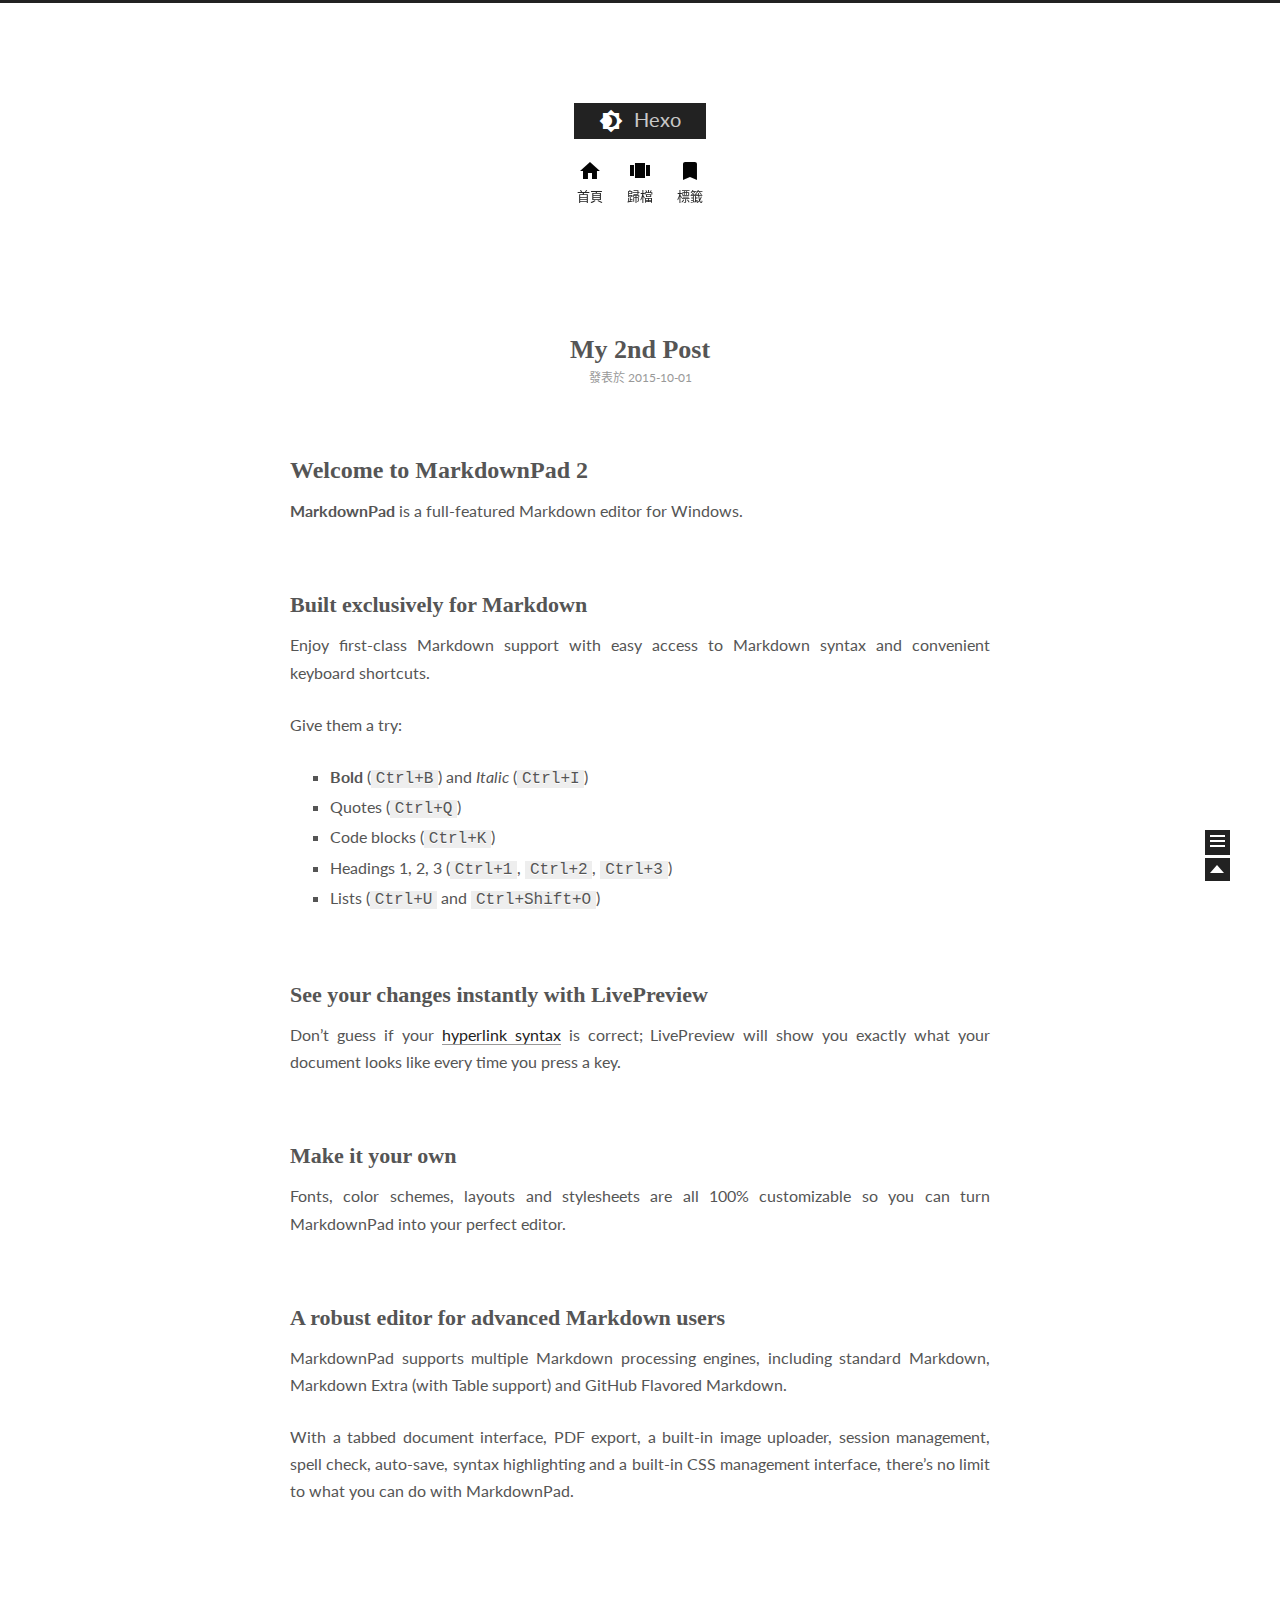
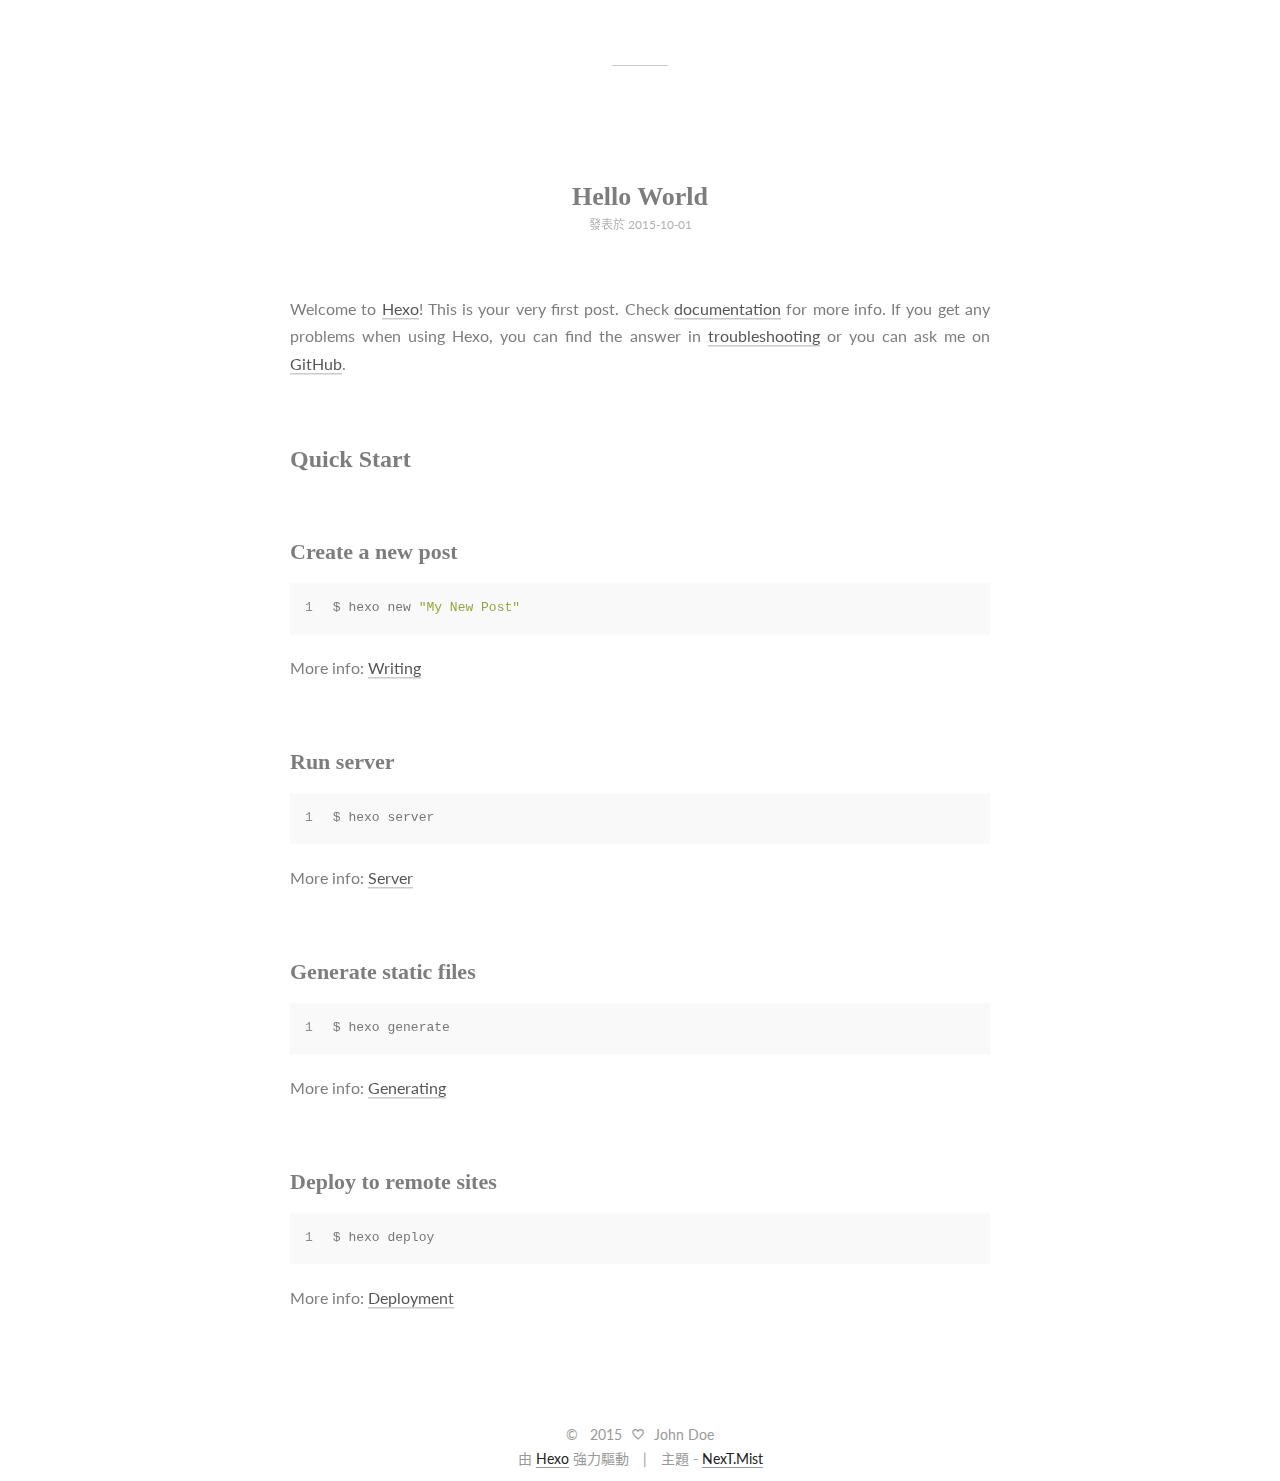
==== commit a696cb6a: "Site updated: 2015-10-01 09:42:35" ====
--- a/index.html
+++ b/index.html
@@ -1,5 +1,5 @@
 <!doctype html>
-<html class="theme-next use-motion ">
+<html class="theme-next use-motion theme-next-mist">
 <head>
   
 
@@ -54,7 +54,7 @@
 
 <script type="text/javascript" id="hexo.configuration">
   var CONFIG = {
-    scheme: '',
+    scheme: 'Mist',
     sidebar: 'post'
   };
 </script>
@@ -62,7 +62,7 @@
   <title> Hexo </title>
 </head>
 
-<body itemscope itemtype="http://schema.org/WebPage" lang="">
+<body itemscope itemtype="http://schema.org/WebPage" lang="zh-hk">
 
   <!--[if lte IE 8]>
   <div style=' clear: both; height: 59px; padding:0 0 0 15px; position: relative;margin:0 auto;'>
@@ -397,7 +397,7 @@
 <div class="theme-info">
   主題 -
   <a class="theme-link" href="https://github.com/iissnan/hexo-theme-next">
-    NexT
+    NexT.Mist
   </a>
 </div>
 
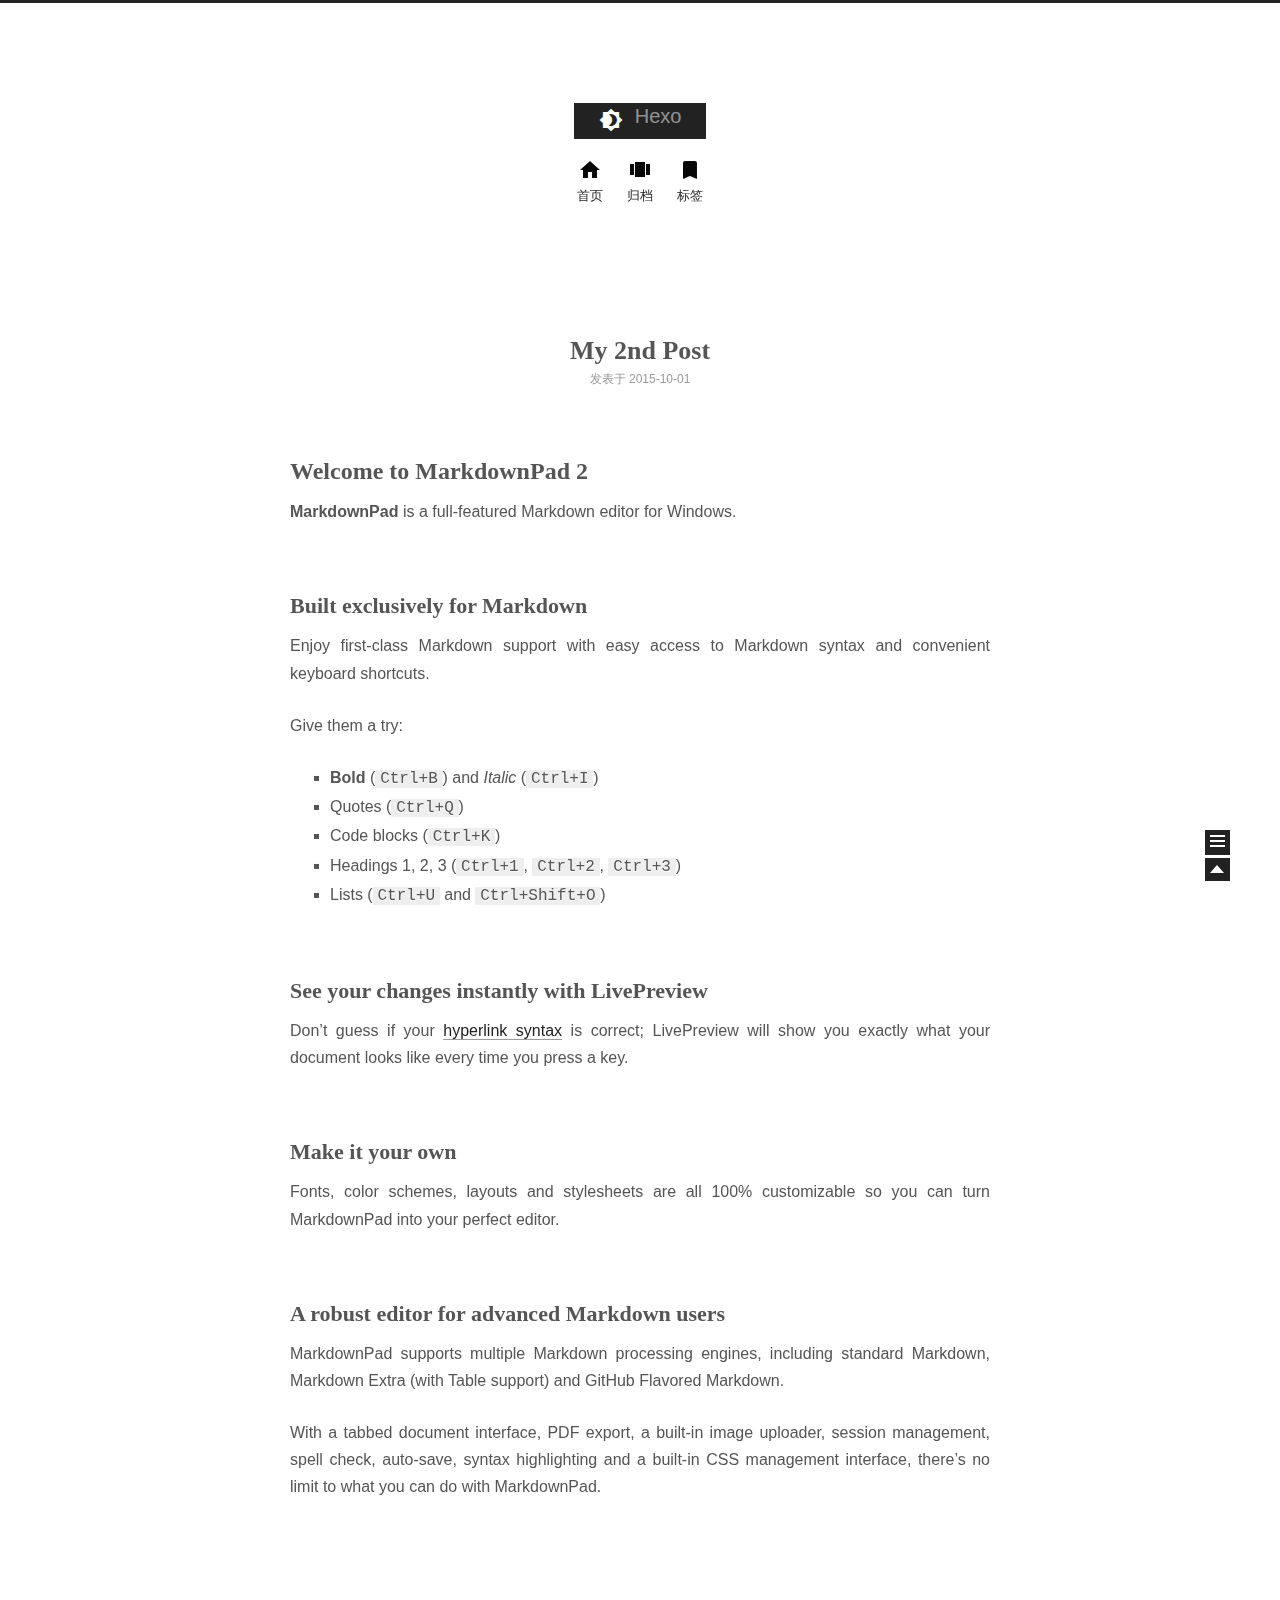
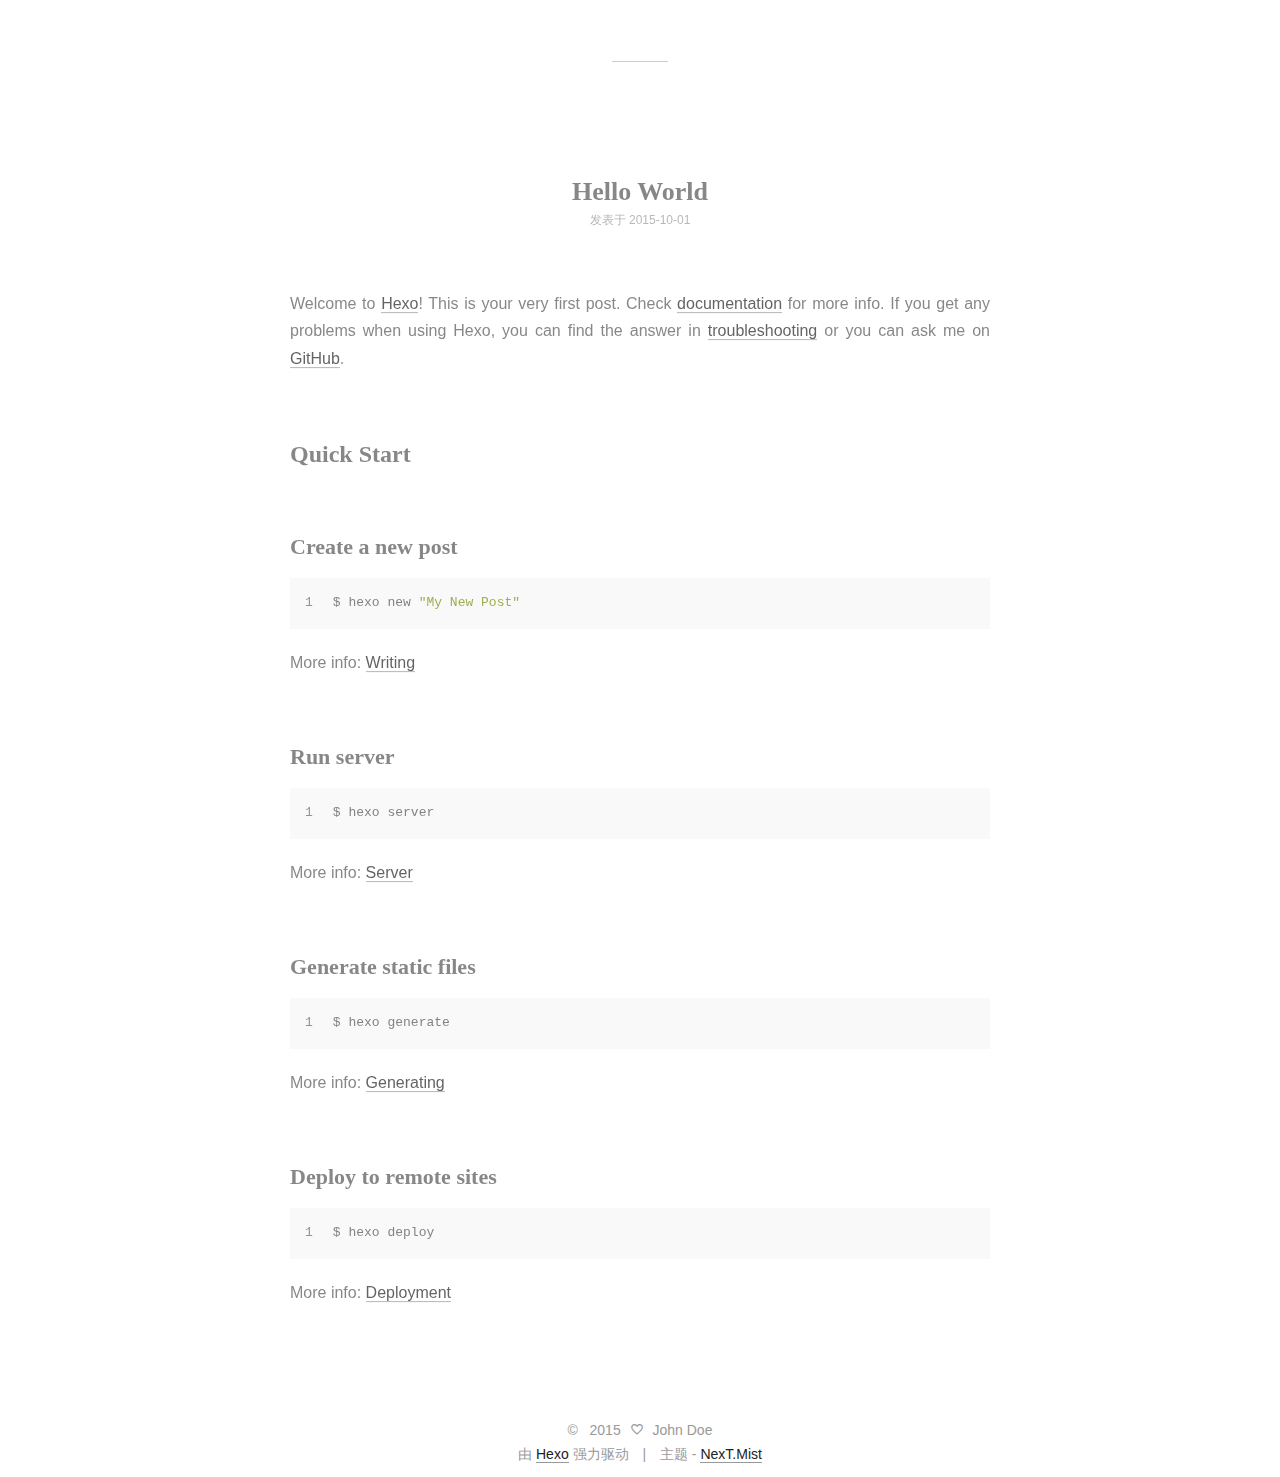
==== commit 18a03541: "Site updated: 2015-10-01 09:44:14" ====
--- a/index.html
+++ b/index.html
@@ -21,8 +21,6 @@
   <link rel="stylesheet" type="text/css" href="/vendors/fancybox/source/jquery.fancybox.css?v=2.1.5"/>
 
 
-
-  <link href='//fonts.googleapis.com/css?family=Lato:300,400,700,400italic&subset=latin,latin-ext' rel='stylesheet' type='text/css'>
 
 
 <link rel="stylesheet" type="text/css" href="/css/main.css?v=0.4.5.1"/>
@@ -62,7 +60,7 @@
   <title> Hexo </title>
 </head>
 
-<body itemscope itemtype="http://schema.org/WebPage" lang="zh-hk">
+<body itemscope itemtype="http://schema.org/WebPage" lang="zh-Hans">
 
   <!--[if lte IE 8]>
   <div style=' clear: both; height: 59px; padding:0 0 0 15px; position: relative;margin:0 auto;'>
@@ -112,7 +110,7 @@
         <li class="menu-item menu-item-home">
           <a href="/" rel="section">
             <i class="menu-item-icon icon-next-home"></i> <br />
-            首頁
+            首页
           </a>
         </li>
       
@@ -120,7 +118,7 @@
         <li class="menu-item menu-item-archives">
           <a href="/archives" rel="section">
             <i class="menu-item-icon icon-next-archives"></i> <br />
-            歸檔
+            归档
           </a>
         </li>
       
@@ -128,7 +126,7 @@
         <li class="menu-item menu-item-tags">
           <a href="/tags" rel="section">
             <i class="menu-item-icon icon-next-tags"></i> <br />
-            標籤
+            标签
           </a>
         </li>
       
@@ -170,7 +168,7 @@
 
       <div class="post-meta">
         <span class="post-time">
-          發表於
+          发表于
           <time itemprop="dateCreated" datetime="2015-10-01T01:22:53+08:00" content="2015-10-01">
             2015-10-01
           </time>
@@ -245,7 +243,7 @@
 
       <div class="post-meta">
         <span class="post-time">
-          發表於
+          发表于
           <time itemprop="dateCreated" datetime="2015-10-01T01:08:46+08:00" content="2015-10-01">
             2015-10-01
           </time>
@@ -329,21 +327,21 @@
           <div class="site-state-item site-state-posts">
             <a href="/archives">
               <span class="site-state-item-count">2</span>
-              <span class="site-state-item-name">文章</span>
+              <span class="site-state-item-name">日志</span>
             </a>
           </div>
 
           <div class="site-state-item site-state-categories">
             
               <span class="site-state-item-count">0</span>
-              <span class="site-state-item-name">分類</span>
+              <span class="site-state-item-name">分类</span>
               
           </div>
 
           <div class="site-state-item site-state-tags">
             <a href="/tags">
               <span class="site-state-item-count">0</span>
-              <span class="site-state-item-name">標籤</span>
+              <span class="site-state-item-name">标签</span>
               </a>
           </div>
 
@@ -391,11 +389,11 @@
 </div>
 
 <div class="powered-by">
-  由 <a class="theme-link" href="http://hexo.io">Hexo</a> 強力驅動
+  由 <a class="theme-link" href="http://hexo.io">Hexo</a> 强力驱动
 </div>
 
 <div class="theme-info">
-  主題 -
+  主题 -
   <a class="theme-link" href="https://github.com/iissnan/hexo-theme-next">
     NexT.Mist
   </a>
